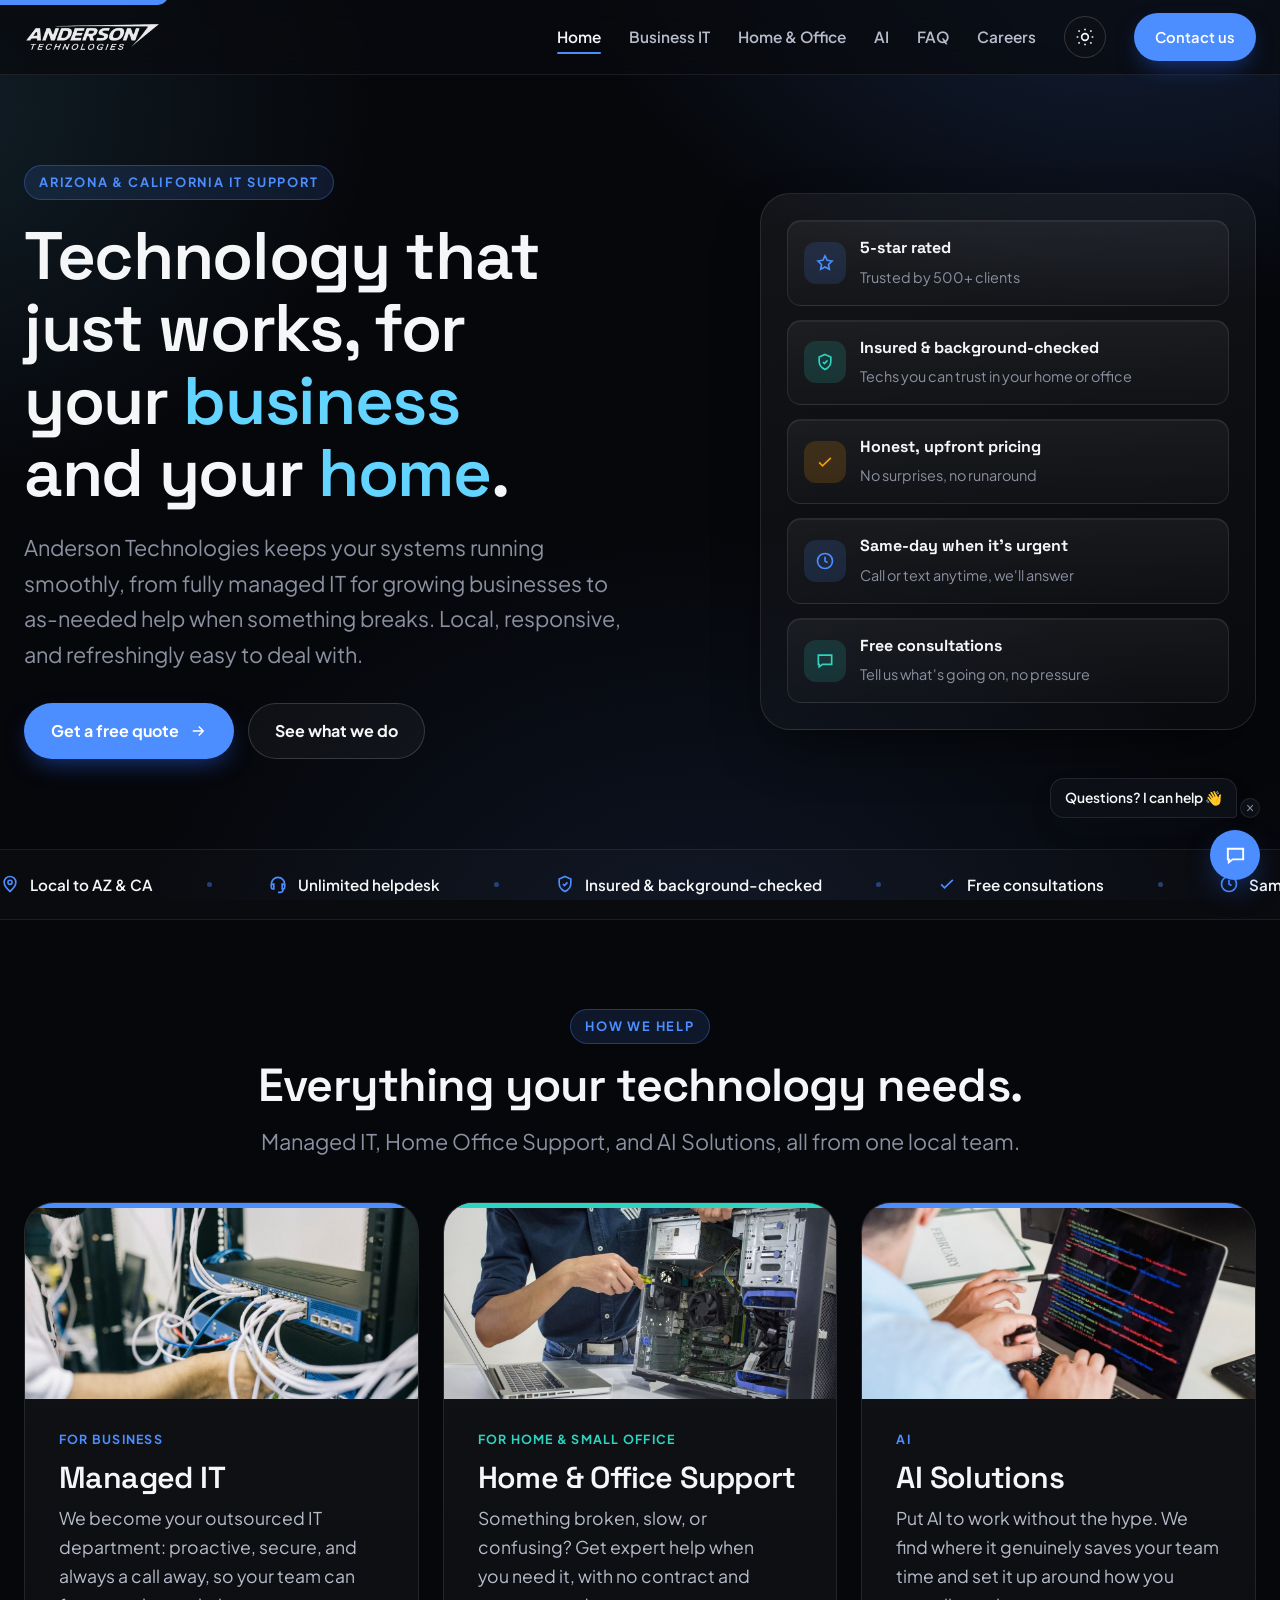
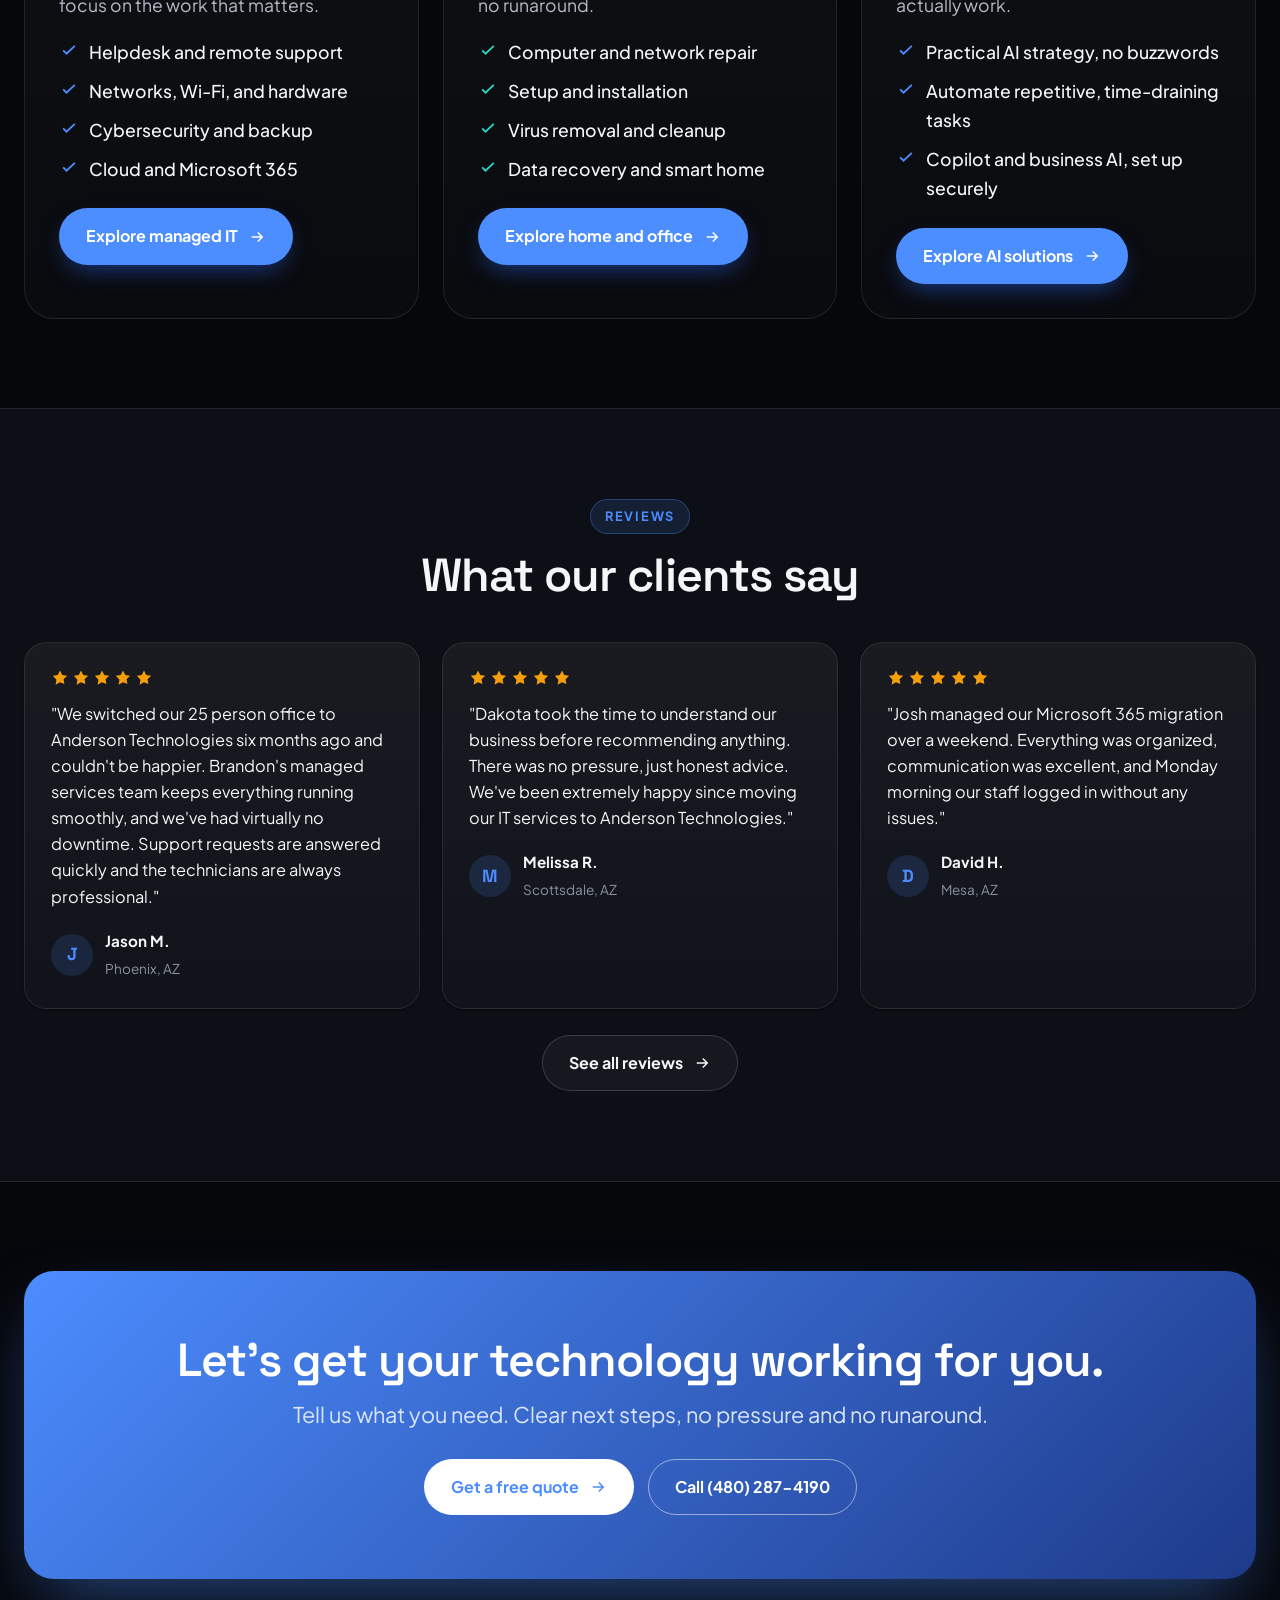
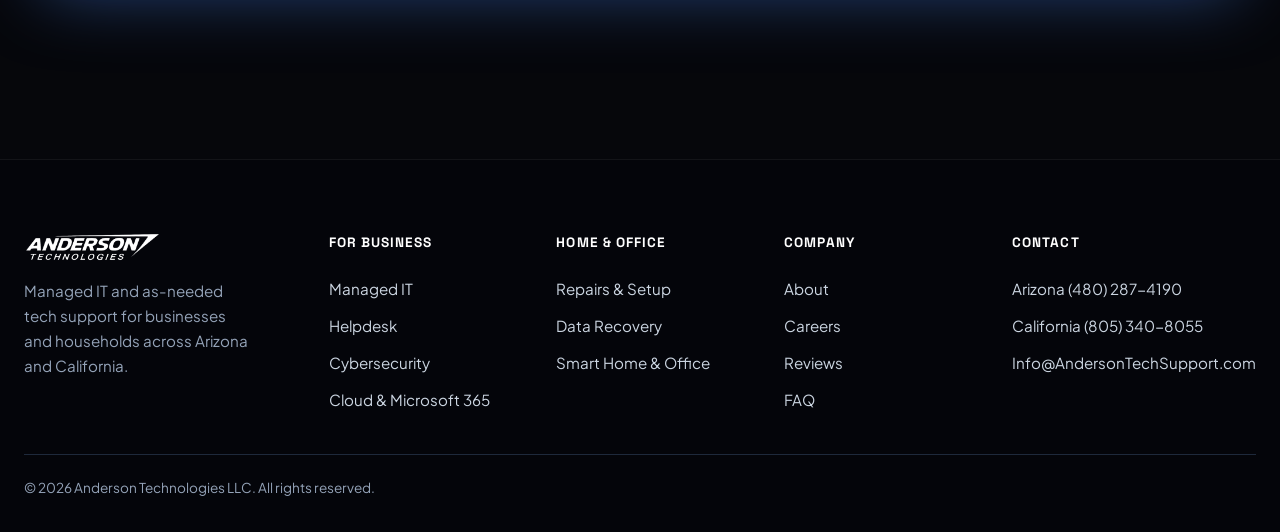
==== index.html @ ae75e521 "Chatbot: proactive nudge (once/session), chat transcript in lead email, soft follow-up capture for w" ====
<!DOCTYPE html>
<html lang="en">
<head>
<meta charset="UTF-8">
<meta name="viewport" content="width=device-width, initial-scale=1.0">
<title>Anderson Technologies | Managed IT & Computer Support</title>
<meta name="description" content="Anderson Technologies provides managed IT for businesses and as-needed computer support for homes and small offices across Arizona and California. Local, responsive, and easy to work with.">
<link rel="canonical" href="https://andersontechsupport.com/index.html">
<meta property="og:type" content="website">
<meta property="og:url" content="https://andersontechsupport.com/index.html">
<meta property="og:title" content="Anderson Technologies | Managed IT & Computer Support">
<meta property="og:description" content="Anderson Technologies provides managed IT for businesses and as-needed computer support for homes and small offices across Arizona and California. Local, responsive, and easy to work with.">
<meta property="og:image" content="https://andersontechsupport.com/assets/og-image.png">
<meta property="og:site_name" content="Anderson Technologies">
<meta property="og:locale" content="en_US">
<meta name="twitter:card" content="summary_large_image">
<meta name="twitter:title" content="Anderson Technologies | Managed IT & Computer Support">
<meta name="twitter:description" content="Anderson Technologies provides managed IT for businesses and as-needed computer support for homes and small offices across Arizona and California. Local, responsive, and easy to work with.">
<meta name="twitter:image" content="https://andersontechsupport.com/assets/og-image.png">
<meta name="theme-color" content="#2563eb">
<link rel="icon" href="assets/favicon.ico?v=3"><link rel="icon" type="image/png" href="assets/favicon.png?v=3"><link rel="apple-touch-icon" href="assets/apple-touch-icon.png?v=3">
<link rel="preconnect" href="https://fonts.googleapis.com">
<link rel="preconnect" href="https://fonts.gstatic.com" crossorigin>
<link href="https://fonts.googleapis.com/css2?family=Space+Grotesk:wght@500;600;700&family=Plus+Jakarta+Sans:wght@400;500;600;700&display=swap" rel="stylesheet">
<link rel="stylesheet" href="styles.css?v=34">
<script>(function(){try{var t=localStorage.getItem("theme")||"dark";document.documentElement.setAttribute("data-theme",t);}catch(e){}})();</script>
<script type="application/ld+json">
{"@context":"https://schema.org","@type":"LocalBusiness","name":"Anderson Technologies","legalName":"Anderson Technologies LLC","url":"https://andersontechsupport.com","logo":"https://andersontechsupport.com/assets/favicon.png?v=3","image":"https://andersontechsupport.com/assets/og-image.png","description":"Managed IT for businesses and as-needed computer support for homes and small offices across Phoenix, Arizona and Ventura, California.","email":"info@andersontechsupport.com","telephone":"+1-480-287-4190","areaServed":[{"@type":"City","name":"Phoenix, Arizona"},{"@type":"City","name":"Ventura, California"}],"openingHoursSpecification":[{"@type":"OpeningHoursSpecification","dayOfWeek":["Monday","Tuesday","Wednesday","Thursday","Friday"],"opens":"08:00","closes":"17:00"}],"contactPoint":[{"@type":"ContactPoint","telephone":"+1-480-287-4190","contactType":"customer service","areaServed":"US-AZ"},{"@type":"ContactPoint","telephone":"+1-805-340-8055","contactType":"customer service","areaServed":"US-CA"}],"knowsAbout":["Managed IT","Cybersecurity","Microsoft 365","Computer Repair","Networking","AI Solutions"]}
</script>
</head>
<body>
<a class="skip" href="#main">Skip to content</a>
<header class="nav"><div class="wrap nav-in">
  <a href="index.html" aria-label="Anderson Technologies home"><img class="nav-logo" src="assets/logo-dark.png" alt="Anderson Technologies" width="935" height="205"></a>
  <nav class="nav-links" aria-label="Main">
    <a href="index.html" class="active">Home</a>
    <a href="business.html">Business IT</a>
    <a href="support.html">Home & Office</a>
    <a href="ai.html">AI</a>
    <a href="faq.html">FAQ</a>
    <a href="careers.html">Careers</a>
    <button class="theme-toggle" type="button" aria-label="Toggle dark mode" title="Toggle theme"><svg class="sun" viewBox="0 0 24 24" aria-hidden="true"><circle cx="12" cy="12" r="4"/><path d="M12 2v2M12 20v2M4 12H2M22 12h-2M5.6 5.6 4.2 4.2M19.8 19.8l-1.4-1.4M18.4 5.6l1.4-1.4M4.2 19.8l1.4-1.4"/></svg><svg class="moon" viewBox="0 0 24 24" aria-hidden="true"><path d="M20 14.5A8 8 0 1 1 9.5 4a6.5 6.5 0 0 0 10.5 10.5Z"/></svg></button>
    <a href="contact.html" class="btn btn-primary">Contact us</a>
  </nav>
  <a href="contact.html" class="btn btn-primary nav-cta-m">Contact us</a>
  <button class="burger" aria-controls="mobile-menu"><span></span><span></span><span></span></button>
</div></header>
<div class="mobile-menu" id="mobile-menu">
  <a href="index.html">Home</a>
  <a href="business.html">Business IT</a>
  <a href="support.html">Home & Office Support</a>
  <a href="ai.html">AI</a>
  <a href="faq.html">FAQ</a>
  <a href="careers.html">Careers</a>
  <a href="contact.html">Contact</a>
  <a href="contact.html" class="btn btn-primary">Contact us</a>
  <button class="theme-toggle" type="button" aria-label="Toggle dark mode" title="Toggle theme"><svg class="sun" viewBox="0 0 24 24" aria-hidden="true"><circle cx="12" cy="12" r="4"/><path d="M12 2v2M12 20v2M4 12H2M22 12h-2M5.6 5.6 4.2 4.2M19.8 19.8l-1.4-1.4M18.4 5.6l1.4-1.4M4.2 19.8l1.4-1.4"/></svg><svg class="moon" viewBox="0 0 24 24" aria-hidden="true"><path d="M20 14.5A8 8 0 1 1 9.5 4a6.5 6.5 0 0 0 10.5 10.5Z"/></svg></button>
</div>
<main id="main">
 <section class="hero"><div class="wrap hero-grid">
   <div>
     <span class="eyebrow reveal">Arizona & California IT Support</span>
     <h1 class="reveal d1">Technology that just works, for your <span class="hl">business</span> and your <span class="hl">home</span>.</h1>
     <p class="lead reveal d2">Anderson Technologies keeps your systems running smoothly, from fully managed IT for growing businesses to as-needed help when something breaks. Local, responsive, and refreshingly easy to deal with.</p>
     <div class="hero-cta reveal d3">
       <a href="contact.html" class="btn btn-primary">Get a free quote <svg viewBox="0 0 24 24" aria-hidden="true"><path d="M5 12h14M13 6l6 6-6 6"/></svg></a>
       <a href="#what" class="btn btn-ghost">See what we do</a>
     </div>
   </div>
   <div class="hero-panel reveal d2">
     <div class="row"><div class="ic"><svg viewBox="0 0 24 24" aria-hidden="true"><path d="M12 3.5l2.6 5.27 5.82.85-4.21 4.1.99 5.79L12 16.77l-5.2 2.74.99-5.79-4.21-4.1 5.82-.85z"/></svg></div><div><b>5-star rated</b><span>Trusted by 500+ clients</span></div></div>
     <div class="row"><div class="ic mint"><svg viewBox="0 0 24 24" aria-hidden="true"><path d="M12 3l7 3v5c0 4.5-3 8-7 10-4-2-7-5.5-7-10V6l7-3Z"/><path d="M9.5 12l1.8 1.8L15 10"/></svg></div><div><b>Insured & background-checked</b><span>Techs you can trust in your home or office</span></div></div>
     <div class="row"><div class="ic amber"><svg viewBox="0 0 24 24" aria-hidden="true"><path d="M5 12.5l4 4L19 7"/></svg></div><div><b>Honest, upfront pricing</b><span>No surprises, no runaround</span></div></div>
     <div class="row"><div class="ic"><svg viewBox="0 0 24 24" aria-hidden="true"><circle cx="12" cy="12" r="9"/><path d="M12 7v5l3 2"/></svg></div><div><b>Same-day when it's urgent</b><span>Call or text anytime, we'll answer</span></div></div>
     <div class="row"><div class="ic mint"><svg viewBox="0 0 24 24" aria-hidden="true"><path d="M4 5h16v11H9l-4 3v-3H4V5Z"/><path d="M8 10h.01M12 10h.01M16 10h.01"/></svg></div><div><b>Free consultations</b><span>Tell us what's going on, no pressure</span></div></div>
   </div>
 </div></section>

 <div class="trust"><div class="trust-track">
   <div class="trust-seq">
     <span class="trust-item"><svg viewBox="0 0 24 24" aria-hidden="true"><path d="M12 21s7-6 7-11a7 7 0 0 0-14 0c0 5 7 11 7 11Z"/><circle cx="12" cy="10" r="2.5"/></svg>Local to AZ & CA</span>
     <span class="trust-item"><svg viewBox="0 0 24 24" aria-hidden="true"><path d="M4 14v-2a8 8 0 0 1 16 0v2"/><path d="M4 14a2 2 0 0 1 2-2h1v6H6a2 2 0 0 1-2-2v-2Zm16 0a2 2 0 0 0-2-2h-1v6h1a2 2 0 0 0 2-2v-2Z"/><path d="M18 18v1a3 3 0 0 1-3 3h-3"/></svg>Unlimited helpdesk</span>
     <span class="trust-item"><svg viewBox="0 0 24 24" aria-hidden="true"><path d="M12 3l7 3v5c0 4.5-3 8-7 10-4-2-7-5.5-7-10V6l7-3Z"/><path d="M9.5 12l1.8 1.8L15 10"/></svg>Insured & background-checked</span>
     <span class="trust-item"><svg viewBox="0 0 24 24" aria-hidden="true"><path d="M5 12.5l4 4L19 7"/></svg>Free consultations</span>
     <span class="trust-item"><svg viewBox="0 0 24 24" aria-hidden="true"><circle cx="12" cy="12" r="9"/><path d="M12 7v5l3 2"/></svg>Same-day for urgent</span>
     <span class="trust-item"><svg viewBox="0 0 24 24" aria-hidden="true"><circle cx="9" cy="8" r="3"/><path d="M3 20a6 6 0 0 1 12 0"/><path d="M16 6a3 3 0 0 1 0 6M15 20a6 6 0 0 0-1-3.4"/></svg>Business & home</span>
     <span class="trust-item"><svg viewBox="0 0 24 24" aria-hidden="true"><path d="M14.7 6.3a4 4 0 0 0-5.2 5.2L4 17v3h3l5.5-5.5a4 4 0 0 0 5.2-5.2l-2.5 2.5-2.5-.5-.5-2.5 2.5-2.5Z"/></svg>Mac & PC</span>
     <span class="trust-item"><svg viewBox="0 0 24 24" aria-hidden="true"><path d="M5 12.5l4 4L19 7"/></svg>Honest, upfront pricing</span>
   </div>
   <div class="trust-seq" aria-hidden="true">
     <span class="trust-item"><svg viewBox="0 0 24 24" aria-hidden="true"><path d="M12 21s7-6 7-11a7 7 0 0 0-14 0c0 5 7 11 7 11Z"/><circle cx="12" cy="10" r="2.5"/></svg>Local to AZ & CA</span>
     <span class="trust-item"><svg viewBox="0 0 24 24" aria-hidden="true"><path d="M4 14v-2a8 8 0 0 1 16 0v2"/><path d="M4 14a2 2 0 0 1 2-2h1v6H6a2 2 0 0 1-2-2v-2Zm16 0a2 2 0 0 0-2-2h-1v6h1a2 2 0 0 0 2-2v-2Z"/><path d="M18 18v1a3 3 0 0 1-3 3h-3"/></svg>Unlimited helpdesk</span>
     <span class="trust-item"><svg viewBox="0 0 24 24" aria-hidden="true"><path d="M12 3l7 3v5c0 4.5-3 8-7 10-4-2-7-5.5-7-10V6l7-3Z"/><path d="M9.5 12l1.8 1.8L15 10"/></svg>Insured & background-checked</span>
     <span class="trust-item"><svg viewBox="0 0 24 24" aria-hidden="true"><path d="M5 12.5l4 4L19 7"/></svg>Free consultations</span>
     <span class="trust-item"><svg viewBox="0 0 24 24" aria-hidden="true"><circle cx="12" cy="12" r="9"/><path d="M12 7v5l3 2"/></svg>Same-day for urgent</span>
     <span class="trust-item"><svg viewBox="0 0 24 24" aria-hidden="true"><circle cx="9" cy="8" r="3"/><path d="M3 20a6 6 0 0 1 12 0"/><path d="M16 6a3 3 0 0 1 0 6M15 20a6 6 0 0 0-1-3.4"/></svg>Business & home</span>
     <span class="trust-item"><svg viewBox="0 0 24 24" aria-hidden="true"><path d="M14.7 6.3a4 4 0 0 0-5.2 5.2L4 17v3h3l5.5-5.5a4 4 0 0 0 5.2-5.2l-2.5 2.5-2.5-.5-.5-2.5 2.5-2.5Z"/></svg>Mac & PC</span>
     <span class="trust-item"><svg viewBox="0 0 24 24" aria-hidden="true"><path d="M5 12.5l4 4L19 7"/></svg>Honest, upfront pricing</span>
   </div>
 </div></div>

 <section class="section" id="what"><div class="wrap">
   <div class="sec-head center oneline reveal"><span class="eyebrow">How we help</span>
     <h2>Everything your technology needs.</h2>
     <p>Managed IT, Home Office Support, and AI Solutions, all from one local team.</p></div>
   <div class="tracks">
     <div class="track reveal">
       <div class="track-media"><img src="assets/it-business.jpg" alt="Technician managing network and server hardware" loading="lazy" width="1200" height="800"></div>
       <span class="tag">For business</span>
       <h3>Managed IT</h3>
       <p>We become your outsourced IT department: proactive, secure, and always a call away, so your team can focus on the work that matters.</p>
       <ul>
         <li><svg viewBox="0 0 24 24" aria-hidden="true"><path d="M5 12.5l4 4L19 7"/></svg>Helpdesk and remote support</li>
         <li><svg viewBox="0 0 24 24" aria-hidden="true"><path d="M5 12.5l4 4L19 7"/></svg>Networks, Wi-Fi, and hardware</li>
         <li><svg viewBox="0 0 24 24" aria-hidden="true"><path d="M5 12.5l4 4L19 7"/></svg>Cybersecurity and backup</li>
         <li><svg viewBox="0 0 24 24" aria-hidden="true"><path d="M5 12.5l4 4L19 7"/></svg>Cloud and Microsoft 365</li>
       </ul>
       <a href="business.html" class="btn btn-primary">Explore managed IT <svg viewBox="0 0 24 24" aria-hidden="true"><path d="M5 12h14M13 6l6 6-6 6"/></svg></a>
     </div>
     <div class="track ondemand reveal d1">
       <div class="track-media"><img src="assets/it-repair.jpg" alt="Technician repairing a desktop computer" loading="lazy" width="1200" height="800"></div>
       <span class="tag">For home & small office</span>
       <h3>Home & Office Support</h3>
       <p>Something broken, slow, or confusing? Get expert help when you need it, with no contract and no runaround.</p>
       <ul>
         <li><svg viewBox="0 0 24 24" aria-hidden="true"><path d="M5 12.5l4 4L19 7"/></svg>Computer and network repair</li>
         <li><svg viewBox="0 0 24 24" aria-hidden="true"><path d="M5 12.5l4 4L19 7"/></svg>Setup and installation</li>
         <li><svg viewBox="0 0 24 24" aria-hidden="true"><path d="M5 12.5l4 4L19 7"/></svg>Virus removal and cleanup</li>
         <li><svg viewBox="0 0 24 24" aria-hidden="true"><path d="M5 12.5l4 4L19 7"/></svg>Data recovery and smart home</li>
       </ul>
       <a href="support.html" class="btn btn-primary">Explore home and office <svg viewBox="0 0 24 24" aria-hidden="true"><path d="M5 12h14M13 6l6 6-6 6"/></svg></a>
     </div>
     <div class="track reveal d2">
       <div class="track-media"><img src="assets/it-ai.jpg" alt="Building an AI automation" loading="lazy" width="800" height="1200"></div>
       <span class="tag">AI</span>
       <h3>AI Solutions</h3>
       <p>Put AI to work without the hype. We find where it genuinely saves your team time and set it up around how you actually work.</p>
       <ul>
         <li><svg viewBox="0 0 24 24" aria-hidden="true"><path d="M5 12.5l4 4L19 7"/></svg>Practical AI strategy, no buzzwords</li>
         <li><svg viewBox="0 0 24 24" aria-hidden="true"><path d="M5 12.5l4 4L19 7"/></svg>Automate repetitive, time-draining tasks</li>
         <li><svg viewBox="0 0 24 24" aria-hidden="true"><path d="M5 12.5l4 4L19 7"/></svg>Copilot and business AI, set up securely</li>
       </ul>
       <a href="ai.html" class="btn btn-primary">Explore AI solutions <svg viewBox="0 0 24 24" aria-hidden="true"><path d="M5 12h14M13 6l6 6-6 6"/></svg></a>
     </div>
   </div>
 </div></section>

 
 <section class="section" style="background:var(--surface);border-block:1px solid var(--line)"><div class="wrap">
   <div class="sec-head center reveal"><span class="eyebrow">Reviews</span><h2>What our clients say</h2></div>
   <div class="reviews"><div class="review reveal"><div class="stars"><svg viewBox="0 0 24 24" aria-hidden="true"><path d="M12 2l2.94 5.96 6.58.96-4.76 4.64 1.12 6.55L12 17.77 6.12 20.87l1.12-6.55L2.48 8.92l6.58-.96z"/></svg><svg viewBox="0 0 24 24" aria-hidden="true"><path d="M12 2l2.94 5.96 6.58.96-4.76 4.64 1.12 6.55L12 17.77 6.12 20.87l1.12-6.55L2.48 8.92l6.58-.96z"/></svg><svg viewBox="0 0 24 24" aria-hidden="true"><path d="M12 2l2.94 5.96 6.58.96-4.76 4.64 1.12 6.55L12 17.77 6.12 20.87l1.12-6.55L2.48 8.92l6.58-.96z"/></svg><svg viewBox="0 0 24 24" aria-hidden="true"><path d="M12 2l2.94 5.96 6.58.96-4.76 4.64 1.12 6.55L12 17.77 6.12 20.87l1.12-6.55L2.48 8.92l6.58-.96z"/></svg><svg viewBox="0 0 24 24" aria-hidden="true"><path d="M12 2l2.94 5.96 6.58.96-4.76 4.64 1.12 6.55L12 17.77 6.12 20.87l1.12-6.55L2.48 8.92l6.58-.96z"/></svg></div>
        <blockquote>"We switched our 25 person office to Anderson Technologies six months ago and couldn't be happier. Brandon's managed services team keeps everything running smoothly, and we've had virtually no downtime. Support requests are answered quickly and the technicians are always professional."</blockquote>
        <div class="who"><div class="av">J</div><div><b>Jason M.</b><span>Phoenix, AZ</span></div></div></div><div class="review reveal"><div class="stars"><svg viewBox="0 0 24 24" aria-hidden="true"><path d="M12 2l2.94 5.96 6.58.96-4.76 4.64 1.12 6.55L12 17.77 6.12 20.87l1.12-6.55L2.48 8.92l6.58-.96z"/></svg><svg viewBox="0 0 24 24" aria-hidden="true"><path d="M12 2l2.94 5.96 6.58.96-4.76 4.64 1.12 6.55L12 17.77 6.12 20.87l1.12-6.55L2.48 8.92l6.58-.96z"/></svg><svg viewBox="0 0 24 24" aria-hidden="true"><path d="M12 2l2.94 5.96 6.58.96-4.76 4.64 1.12 6.55L12 17.77 6.12 20.87l1.12-6.55L2.48 8.92l6.58-.96z"/></svg><svg viewBox="0 0 24 24" aria-hidden="true"><path d="M12 2l2.94 5.96 6.58.96-4.76 4.64 1.12 6.55L12 17.77 6.12 20.87l1.12-6.55L2.48 8.92l6.58-.96z"/></svg><svg viewBox="0 0 24 24" aria-hidden="true"><path d="M12 2l2.94 5.96 6.58.96-4.76 4.64 1.12 6.55L12 17.77 6.12 20.87l1.12-6.55L2.48 8.92l6.58-.96z"/></svg></div>
        <blockquote>"Dakota took the time to understand our business before recommending anything. There was no pressure, just honest advice. We've been extremely happy since moving our IT services to Anderson Technologies."</blockquote>
        <div class="who"><div class="av">M</div><div><b>Melissa R.</b><span>Scottsdale, AZ</span></div></div></div><div class="review reveal"><div class="stars"><svg viewBox="0 0 24 24" aria-hidden="true"><path d="M12 2l2.94 5.96 6.58.96-4.76 4.64 1.12 6.55L12 17.77 6.12 20.87l1.12-6.55L2.48 8.92l6.58-.96z"/></svg><svg viewBox="0 0 24 24" aria-hidden="true"><path d="M12 2l2.94 5.96 6.58.96-4.76 4.64 1.12 6.55L12 17.77 6.12 20.87l1.12-6.55L2.48 8.92l6.58-.96z"/></svg><svg viewBox="0 0 24 24" aria-hidden="true"><path d="M12 2l2.94 5.96 6.58.96-4.76 4.64 1.12 6.55L12 17.77 6.12 20.87l1.12-6.55L2.48 8.92l6.58-.96z"/></svg><svg viewBox="0 0 24 24" aria-hidden="true"><path d="M12 2l2.94 5.96 6.58.96-4.76 4.64 1.12 6.55L12 17.77 6.12 20.87l1.12-6.55L2.48 8.92l6.58-.96z"/></svg><svg viewBox="0 0 24 24" aria-hidden="true"><path d="M12 2l2.94 5.96 6.58.96-4.76 4.64 1.12 6.55L12 17.77 6.12 20.87l1.12-6.55L2.48 8.92l6.58-.96z"/></svg></div>
        <blockquote>"Josh managed our Microsoft 365 migration over a weekend. Everything was organized, communication was excellent, and Monday morning our staff logged in without any issues."</blockquote>
        <div class="who"><div class="av">D</div><div><b>David H.</b><span>Mesa, AZ</span></div></div></div></div>
   <div class="center u-mt reveal"><a href="reviews.html" class="btn btn-ghost">See all reviews <svg viewBox="0 0 24 24" aria-hidden="true"><path d="M5 12h14M13 6l6 6-6 6"/></svg></a></div>
 </div></section>
 <section class="section"><div class="wrap"><div class="cta reveal">
  <h2>Let's get your technology working for you.</h2><p>Tell us what you need. Clear next steps, no pressure and no runaround.</p>
  <div class="hero-cta">
    <a href="contact.html" class="btn btn-white">Get a free quote <svg viewBox="0 0 24 24" aria-hidden="true"><path d="M5 12h14M13 6l6 6-6 6"/></svg></a>
    <a href="tel:+14802874190" class="btn btn-ghost" style="background:transparent;color:#fff;border-color:rgba(255,255,255,.5)">Call (480) 287-4190</a>
  </div></div></div></section>
 </main><footer><div class="wrap">
  <div class="foot-grid">
    <div class="foot-brand">
      <img src="assets/logo-dark.png" alt="Anderson Technologies" style="filter:brightness(0) invert(1)">
      <p>Managed IT and as-needed tech support for businesses and households across Arizona and California.</p>
    </div>
    <div class="foot-col"><h5>For Business</h5>
      <a href="business.html">Managed IT</a><a href="business.html#helpdesk">Helpdesk</a>
      <a href="business.html#security">Cybersecurity</a><a href="business.html#cloud">Cloud & Microsoft 365</a>
    </div>
    <div class="foot-col"><h5>Home & Office</h5>
      <a href="support.html">Repairs & Setup</a><a href="support.html#recovery">Data Recovery</a>
      <a href="support.html#smart">Smart Home & Office</a>
    </div>
    <div class="foot-col"><h5>Company</h5>
      <a href="contact.html#team">About</a><a href="careers.html">Careers</a>
      <a href="reviews.html">Reviews</a><a href="faq.html">FAQ</a>
    </div>
    <div class="foot-col"><h5>Contact</h5>
      <a href="tel:+14802874190">Arizona (480) 287-4190</a>
      <a href="tel:+18053408055">California (805) 340-8055</a>
      <a href="mailto:Info@AndersonTechSupport.com">Info@AndersonTechSupport.com</a>
    </div>
  </div>
  <div class="legal"><span>© 2026 Anderson Technologies LLC. All rights reserved.</span></div>
</div></footer>
<div class="cw" id="cw" aria-hidden="true">
  <button class="cw-bubble" id="cw-bubble" type="button" aria-label="Open the Anderson Technologies assistant" aria-expanded="false" aria-controls="cw-panel">
    <svg class="cw-i cw-i-chat" viewBox="0 0 24 24" aria-hidden="true"><path d="M4 5h16v11H9l-4 3v-3H4V5Z"/><path d="M8 10h.01M12 10h.01M16 10h.01"/></svg>
    <svg class="cw-i cw-i-x" viewBox="0 0 24 24" aria-hidden="true"><path d="M6 6l12 12M18 6L6 18"/></svg>
  </button>
  <div class="cw-panel" id="cw-panel" role="dialog" aria-modal="false" aria-labelledby="cw-title" hidden>
    <div class="cw-head">
      <span class="cw-dot" aria-hidden="true"></span>
      <div class="cw-head-t"><strong id="cw-title">Anderson Technologies</strong><span class="cw-sub">Ask about IT, home &amp; office, or AI</span></div>
      <button class="cw-x-btn" id="cw-close" type="button" aria-label="Close chat"><svg viewBox="0 0 24 24" aria-hidden="true"><path d="M6 6l12 12M18 6L6 18"/></svg></button>
    </div>
    <div class="cw-log" id="cw-log" role="log" aria-live="polite" aria-label="Chat messages"></div>
    <form class="cw-form" id="cw-form" autocomplete="off">
      <label for="cw-input" class="sr-only">Type your message</label>
      <input id="cw-input" class="cw-input" type="text" placeholder="Type your message..." maxlength="1500" autocomplete="off">
      <button class="cw-send" id="cw-send" type="submit" aria-label="Send message"><svg viewBox="0 0 24 24" aria-hidden="true"><path d="M5 12h14M13 6l6 6-6 6"/></svg></button>
    </form>
    <p class="cw-note">AI assistant, so double-check anything important. Don't share passwords or card numbers.</p>
  </div>
</div>
<script src="app.js?v=4"></script>
<script src="chat.js?v=6"></script>
</body></html>
---- styles.css ----
/* Anderson Technologies IT Support - light, friendly, trust-forward
   Distinct from the commissioning site (which is dark "Ethereal Glass").
   Soft Structuralism: airy whites, bold grotesk, soft diffused shadows, blue accent. */

:root{
  --bg:#f6f8fc; --surface:#ffffff; --surface-2:#f1f5f9;
  --ink:#0f172a; --body:#475569; --muted:#64748b;
  --line:#e6ebf2; --line-2:#dbe3ee;
  --brand:#2563eb; --brand-600:#1d4ed8; --brand-050:#eff4ff;
  --sky:#0ea5e9; --mint:#0d9488; --amber:#f59e0b;
  --shadow-sm:0 1px 2px rgba(15,23,42,.05);
  --shadow:0 12px 32px -12px rgba(15,23,42,.14),0 4px 10px -6px rgba(15,23,42,.08);
  --shadow-lg:0 30px 60px -20px rgba(37,99,235,.28);
  --r:14px; --r-lg:22px; --r-xl:30px;
  --ease:cubic-bezier(.22,1,.36,1);
  --disp:"Space Grotesk",system-ui,sans-serif;
  --sans:"Plus Jakarta Sans",system-ui,sans-serif;
  --step-0:clamp(1rem,.96rem + .2vw,1.1rem);
  --step-1:clamp(1.15rem,1.05rem + .4vw,1.35rem);
  --step-2:clamp(1.4rem,1.2rem + .9vw,1.9rem);
  --step-3:clamp(1.9rem,1.5rem + 1.8vw,2.9rem);
  --step-4:clamp(2.5rem,1.8rem + 3.3vw,4.2rem);
  --wrap:1320px;
}
*{box-sizing:border-box;margin:0;padding:0}
html{scroll-behavior:smooth;-webkit-text-size-adjust:100%}
body{background:var(--bg);color:var(--body);font-family:var(--sans);
  font-size:var(--step-0);line-height:1.65;-webkit-font-smoothing:antialiased;overflow-x:hidden}
img{max-width:100%;height:auto;display:block}
a{color:var(--brand);text-decoration:none;transition:color .2s var(--ease)}
a:hover{color:var(--brand-600)}
h1,h2,h3,h4{font-family:var(--disp);color:var(--ink);line-height:1.08;letter-spacing:-.02em;font-weight:600;text-wrap:balance}

/* soft background wash */
body::before{content:"";position:fixed;inset:0;z-index:-1;pointer-events:none;
  background:
    radial-gradient(60rem 40rem at 90% -10%,rgba(37,99,235,.08),transparent 60%),
    radial-gradient(50rem 40rem at -10% 10%,rgba(14,165,233,.07),transparent 60%)}

.wrap{width:min(var(--wrap),100% - 3rem);margin-inline:auto}
.section{padding-block:clamp(3.5rem,7vw,6.5rem)}
.eyebrow{display:inline-flex;align-items:center;gap:8px;font-family:var(--sans);
  font-size:.8rem;font-weight:700;letter-spacing:.14em;text-transform:uppercase;color:var(--brand);
  background:var(--brand-050);border:1px solid #dbe6ff;padding:6px 14px;border-radius:999px}
.eyebrow.mint{color:var(--mint);background:#effcf9;border-color:#c7f0e8}
.sec-head{max-width:640px;margin-bottom:2.6rem}
.sec-head.center{margin-inline:auto;text-align:center}
.sec-head .eyebrow{margin-bottom:16px}
.sec-head h2{font-size:var(--step-3);margin-bottom:14px}
.sec-head p{font-size:var(--step-1);color:var(--muted)}
.sec-head.oneline{max-width:none}
@media (min-width:761px){.sec-head.oneline h2,.sec-head.oneline p{white-space:nowrap}}
.lead{font-size:var(--step-1);color:var(--muted)}

/* ===== Buttons ===== */
.btn{display:inline-flex;align-items:center;gap:10px;font-family:var(--sans);font-weight:700;
  font-size:1rem;border-radius:999px;padding:14px 26px;cursor:pointer;border:1.5px solid transparent;
  transition:transform .25s var(--ease),box-shadow .25s var(--ease),background .2s var(--ease)}
.btn svg{width:18px;height:18px;stroke-width:2;fill:none;stroke:currentColor}
.btn-primary{background:var(--brand);color:#fff;box-shadow:0 10px 24px -8px rgba(37,99,235,.6)}
.btn-primary:hover{background:var(--brand-600);color:#fff;transform:translateY(-2px);box-shadow:0 16px 30px -10px rgba(37,99,235,.7)}
.btn-primary:active{transform:translateY(0)}
.btn-ghost{background:#fff;color:var(--ink);border-color:var(--line-2)}
.btn-ghost:hover{color:var(--ink);border-color:var(--brand);background:var(--brand-050);transform:translateY(-2px)}
.btn-white{background:#fff;color:var(--brand)}
.btn-white:hover{color:var(--brand-600);transform:translateY(-2px);box-shadow:var(--shadow)}

/* ===== Nav ===== */
.nav{position:sticky;top:0;z-index:100;background:rgba(246,248,252,.82);
  backdrop-filter:blur(14px);-webkit-backdrop-filter:blur(14px);border-bottom:1px solid var(--line)}
.nav-in{display:flex;align-items:center;gap:24px;height:74px}
.nav-logo{height:30px;width:auto}
.nav-links{display:flex;align-items:center;gap:28px;margin-left:auto}
.nav-links a{color:var(--body);font-weight:600;font-size:.96rem}
.nav-links a:hover,.nav-links a.active{color:var(--ink)}
.nav .btn{padding:11px 20px;font-size:.92rem}
.burger{display:none;margin-left:auto;width:44px;height:44px;background:none;border:0;cursor:pointer;position:relative}
.burger span{position:absolute;left:11px;width:22px;height:2px;background:var(--ink);border-radius:2px;transition:transform .4s var(--ease),opacity .3s}
.burger span:nth-child(1){top:16px}.burger span:nth-child(2){top:22px}.burger span:nth-child(3){top:28px}
body.menu-open .burger span:nth-child(1){transform:translateY(6px) rotate(45deg)}
body.menu-open .burger span:nth-child(2){opacity:0}
body.menu-open .burger span:nth-child(3){transform:translateY(-6px) rotate(-45deg)}
.mobile-menu{position:fixed;inset:74px 0 0;z-index:90;background:var(--bg);padding:24px;
  display:flex;flex-direction:column;gap:6px;opacity:0;visibility:hidden;transform:translateY(-8px);
  transition:opacity .3s var(--ease),transform .3s var(--ease),visibility .3s}
body.menu-open .mobile-menu{opacity:1;visibility:visible;transform:none}
.mobile-menu a{font-family:var(--disp);font-size:1.5rem;color:var(--ink);padding:12px 4px;border-bottom:1px solid var(--line)}
.mobile-menu .btn{margin-top:16px;justify-content:center}

/* ===== Hero ===== */
.hero{position:relative;padding-block:clamp(3rem,7vw,6rem)}
.hero-grid{display:grid;grid-template-columns:1.15fr .85fr;gap:clamp(2rem,5vw,4.5rem);align-items:center}
.hero h1{font-size:var(--step-4);margin:20px 0 20px}
.hero h1 .hl{color:var(--brand)}
.hero p.lead{max-width:38ch;margin-bottom:30px}
.hero-cta{display:flex;flex-wrap:wrap;gap:14px}
.hero-panel{background:linear-gradient(160deg,#fff,#f2f7ff);border:1px solid var(--line);border-radius:var(--r-xl);
  box-shadow:var(--shadow);padding:26px;display:grid;gap:14px}
.hero-panel .row{display:flex;align-items:center;gap:14px;background:var(--surface);border:1px solid var(--line);
  border-radius:var(--r);padding:14px 16px}
.hero-panel .row .ic{width:42px;height:42px;flex:none;border-radius:12px;display:grid;place-items:center;
  background:var(--brand-050);color:var(--brand)}
.hero-panel .row .ic.mint{background:#effcf9;color:var(--mint)}
.hero-panel .row .ic.amber{background:#fff7ed;color:var(--amber)}
.hero-panel .row b{color:var(--ink);font-family:var(--disp);display:block;font-size:1rem}
.hero-panel .row span{font-size:.9rem;color:var(--muted)}
.hero-panel .ic svg{width:20px;height:20px;stroke-width:2;fill:none;stroke:currentColor}

/* ===== Trust bar ===== */
.trust{position:relative;overflow:hidden;border-block:1px solid var(--line);background:var(--surface)}
.trust-track{display:flex;width:max-content;padding-block:22px}
.trust-seq{display:flex;flex:none}
.trust-item{display:flex;align-items:center;gap:10px;flex:none;font-weight:600;color:var(--ink);font-size:.95rem;margin-right:clamp(28px,5vw,56px)}
.trust-item svg{width:20px;height:20px;stroke:var(--brand);stroke-width:2;fill:none;flex:none}
.trust-item::after{content:"";width:5px;height:5px;border-radius:50%;background:var(--brand);opacity:.4;margin-left:clamp(24px,4vw,44px)}

/* ===== Two-track cards ===== */
.tracks{display:grid;grid-template-columns:repeat(3,1fr);gap:24px}
.track{background:var(--surface);border:1px solid var(--line);border-radius:var(--r-xl);padding:34px;
  box-shadow:var(--shadow-sm);transition:transform .3s var(--ease),box-shadow .3s var(--ease);position:relative;overflow:hidden}
.track::before{content:"";position:absolute;inset:0 0 auto 0;height:5px;background:var(--brand)}
.track.ondemand::before{background:var(--mint)}
.track:hover{transform:translateY(-4px);box-shadow:var(--shadow)}
.track .tag{display:inline-block;font-size:.78rem;font-weight:700;letter-spacing:.1em;text-transform:uppercase;
  color:var(--brand);margin-bottom:12px}
.track.ondemand .tag{color:var(--mint)}
.track h3{font-size:var(--step-2);margin-bottom:10px}
.track p{margin-bottom:18px}
.track ul{list-style:none;display:grid;gap:10px;margin-bottom:24px}
.track li{display:flex;gap:10px;align-items:flex-start;color:var(--ink);font-weight:500}
.track li svg{width:20px;height:20px;flex:none;margin-top:2px;stroke:var(--brand);stroke-width:2.2;fill:none}
.track.ondemand li svg{stroke:var(--mint)}

/* ===== Services grid ===== */
.grid-svc{display:grid;grid-template-columns:repeat(3,1fr);gap:20px}
.svc{background:var(--surface);border:1px solid var(--line);border-radius:var(--r-lg);padding:26px;
  transition:transform .3s var(--ease),box-shadow .3s var(--ease),border-color .3s}
.svc:hover{transform:translateY(-4px);box-shadow:var(--shadow);border-color:#cfe0ff}
.svc .ic{width:50px;height:50px;border-radius:14px;display:grid;place-items:center;background:var(--brand-050);
  color:var(--brand);margin-bottom:18px}
.svc .ic svg{width:24px;height:24px;stroke-width:2;fill:none;stroke:currentColor}
.svc h3{font-size:1.2rem;margin-bottom:8px}
.svc p{font-size:.96rem}

/* ===== Feature / why-us ===== */
.feat{display:grid;grid-template-columns:repeat(4,1fr);gap:22px}
.feat .f{display:grid;gap:8px}
.feat .f .n{font-family:var(--disp);font-size:1.1rem;color:var(--ink);display:flex;align-items:center;gap:10px}
.feat .f .n svg{width:22px;height:22px;stroke:var(--brand);stroke-width:2;fill:none}
.feat .f p{font-size:.95rem}

/* ===== Steps ===== */
.steps{display:grid;grid-template-columns:repeat(3,1fr);gap:24px;counter-reset:s}
.step{background:var(--surface);border:1px solid var(--line);border-radius:var(--r-lg);padding:28px;position:relative}
.step::before{counter-increment:s;content:counter(s);position:absolute;top:-16px;left:24px;width:40px;height:40px;
  background:var(--brand);color:#fff;font-family:var(--disp);font-weight:700;border-radius:12px;display:grid;place-items:center;
  box-shadow:0 8px 18px -6px rgba(37,99,235,.6)}
.step h3{font-size:1.2rem;margin:12px 0 8px}
.step p{font-size:.96rem}

/* ===== Plans ===== */
.plans{display:grid;grid-template-columns:repeat(3,1fr);gap:22px;align-items:start}
.plan{background:var(--surface);border:1px solid var(--line);border-radius:var(--r-xl);padding:32px;box-shadow:var(--shadow-sm)}
.plan.featured{border-color:var(--brand);box-shadow:var(--shadow-lg);position:relative}
.plan.featured::after{content:"Most popular";position:absolute;top:-13px;left:50%;transform:translateX(-50%);
  background:var(--brand);color:#fff;font-size:.72rem;font-weight:700;letter-spacing:.08em;text-transform:uppercase;
  padding:5px 14px;border-radius:999px;white-space:nowrap}
.plan h3{font-size:1.35rem;margin-bottom:6px}
.plan .who{color:var(--muted);font-size:.92rem;margin-bottom:18px}
.plan .price{font-family:var(--disp);font-size:1.5rem;color:var(--ink);margin-bottom:18px;padding-bottom:18px;border-bottom:1px solid var(--line)}
.plan .price span{font-size:.9rem;color:var(--muted);font-weight:400;font-family:var(--sans)}
.plan ul{list-style:none;display:grid;gap:11px;margin-bottom:26px}
.plan li{display:flex;gap:10px;align-items:flex-start;font-size:.95rem;color:var(--ink)}
.plan li svg{width:18px;height:18px;flex:none;margin-top:3px;stroke:var(--mint);stroke-width:2.4;fill:none}
.plan .btn{width:100%;justify-content:center}

/* ===== CTA band ===== */
.cta{background:linear-gradient(135deg,var(--brand),#1e3a8a);border-radius:var(--r-xl);padding:clamp(2.5rem,5vw,4rem);
  text-align:center;color:#fff;box-shadow:var(--shadow-lg)}
.cta h2{color:#fff;font-size:var(--step-3);margin-bottom:12px}
.cta p{color:#dbe6ff;font-size:var(--step-1);max-width:46ch;margin:0 auto 26px}
.cta .hero-cta{justify-content:center}

/* ===== Page hero (subpages) ===== */
.page-hero{padding-block:clamp(2.5rem,6vw,4.5rem);text-align:center}
.page-hero h1{font-size:var(--step-4);margin:16px 0 14px}
.page-hero p{font-size:var(--step-1);color:var(--muted);max-width:60ch;margin-inline:auto}

/* ===== Contact ===== */
.contact-grid{display:grid;grid-template-columns:1fr 1fr;gap:40px;align-items:start}
.info-card{display:flex;gap:16px;align-items:flex-start;background:var(--surface);border:1px solid var(--line);
  border-radius:var(--r-lg);padding:22px;margin-bottom:16px}
.info-card .ic{width:46px;height:46px;flex:none;border-radius:12px;display:grid;place-items:center;background:var(--brand-050);color:var(--brand)}
.info-card .ic svg{width:22px;height:22px;stroke-width:2;fill:none;stroke:currentColor}
.info-card b{color:var(--ink);font-family:var(--disp);display:block;margin-bottom:2px}
.info-card a,.info-card span{color:var(--body)}
form{background:var(--surface);border:1px solid var(--line);border-radius:var(--r-xl);padding:30px;box-shadow:var(--shadow-sm)}
.field{margin-bottom:18px}
.field label{display:block;font-weight:600;color:var(--ink);margin-bottom:7px;font-size:.95rem}
.field input,.field select,.field textarea{width:100%;padding:13px 15px;border:1.5px solid var(--line-2);border-radius:12px;
  font-family:var(--sans);font-size:1rem;color:var(--ink);background:#fdfefe;transition:border-color .2s,box-shadow .2s}
.field input:focus,.field select:focus,.field textarea:focus{outline:none;border-color:var(--brand);box-shadow:0 0 0 4px var(--brand-050)}
.field textarea{min-height:130px;resize:vertical}
form .btn{width:100%;justify-content:center}
.hp{position:absolute;left:-9999px}

/* ===== Footer ===== */
footer{background:#0f172a;color:#cbd5e1;padding-block:clamp(3rem,6vw,4.5rem) 2rem;margin-top:clamp(3rem,7vw,6rem)}
.foot-grid{display:grid;grid-template-columns:1.4fr 1fr 1fr 1fr 1fr;gap:36px}
.foot-brand img{height:30px;margin-bottom:16px}
.foot-brand p{color:#94a3b8;font-size:.95rem;max-width:34ch}
footer h5{color:#fff;font-family:var(--disp);font-size:.85rem;letter-spacing:.08em;text-transform:uppercase;margin-bottom:16px}
.foot-col a{display:block;color:#cbd5e1;padding:6px 0;font-size:.95rem}
.foot-col a:hover{color:#fff}
.legal{display:flex;flex-wrap:wrap;justify-content:space-between;gap:12px;margin-top:36px;padding-top:22px;
  border-top:1px solid #1e293b;color:#94a3b8;font-size:.85rem}
.legal a{color:#94a3b8}.legal a:hover{color:#fff}

/* ===== Reveal ===== */
.reveal{opacity:0;transform:translateY(24px);transition:opacity .7s var(--ease),transform .7s var(--ease)}
.reveal.in{opacity:1;transform:none}
.reveal.d1{transition-delay:.08s}.reveal.d2{transition-delay:.16s}.reveal.d3{transition-delay:.24s}

/* ===== Utilities ===== */
.u-mt{margin-top:26px}.center{text-align:center}
.sr-only{position:absolute;width:1px;height:1px;padding:0;margin:-1px;overflow:hidden;clip:rect(0,0,0,0);white-space:nowrap;border:0}
:focus-visible{outline:2px solid var(--brand);outline-offset:3px;border-radius:6px}
.skip{position:absolute;left:0;top:-48px;z-index:200;background:var(--brand);color:#fff;padding:12px 20px;border-radius:0 0 10px 0;font-weight:700;transition:top .2s ease}
.skip:focus{top:0;color:#fff}

/* ===== Responsive ===== */
@media (max-width:900px){
  .hero-grid{grid-template-columns:1fr}
  .hero-panel{order:-1;max-width:460px}
  .tracks{grid-template-columns:1fr}
  .grid-svc,.steps{grid-template-columns:1fr 1fr}
  .feat{grid-template-columns:1fr 1fr}
  .plans{grid-template-columns:1fr;max-width:460px;margin-inline:auto}
  .contact-grid{grid-template-columns:1fr}
  .foot-grid{grid-template-columns:1fr 1fr}
}
@media (max-width:600px){
  .nav-links{display:none}.burger{display:block}
  .grid-svc,.steps,.feat{grid-template-columns:1fr}
  .foot-grid{grid-template-columns:1fr}
}
@media (prefers-reduced-motion:reduce){
  *{animation:none!important;transition:none!important}
  .reveal{opacity:1;transform:none}
  html{scroll-behavior:auto}
}

/* ============================================================
   DARK THEME — "Ethereal Glass" (matches the commissioning site vibe)
   Toggle-driven; light stays the default. Palette + glass + glow.
   ============================================================ */
.theme-toggle{width:42px;height:42px;flex:none;border-radius:999px;border:1.5px solid var(--line-2);
  background:var(--surface);display:grid;place-items:center;cursor:pointer;color:var(--ink);
  transition:transform .25s var(--ease),border-color .2s,background .2s}
.theme-toggle:hover{border-color:var(--brand);transform:translateY(-1px)}
.theme-toggle svg{width:20px;height:20px;stroke:currentColor;stroke-width:2;fill:none}
.theme-toggle .sun{display:none}.theme-toggle .moon{display:block}
[data-theme="dark"] .theme-toggle .moon{display:none}
[data-theme="dark"] .theme-toggle .sun{display:block}
.mobile-menu .theme-toggle{align-self:flex-start;width:auto;height:auto;display:inline-flex;align-items:center;gap:12px;padding:16px 0;border:0;border-radius:0;background:none;color:var(--body)}
.mobile-menu .theme-toggle svg{width:22px;height:22px}
.mobile-menu .theme-toggle::after{content:"Toggle theme";font-family:var(--sans);font-weight:600;font-size:1.15rem;color:var(--body)}

:root[data-theme="dark"]{
  --bg:#06070b; --surface:#0d0f16; --surface-2:#11141c;
  --ink:#f5f6f8; --body:#b6bcca; --muted:#8b91a1;
  --line:rgba(255,255,255,.09); --line-2:rgba(255,255,255,.16);
  --brand:#4c8dff; --brand-600:#7cb0ff; --brand-050:rgba(76,141,255,.14);
  --sky:#63d3ff; --mint:#2dd4bf;
  --shadow-sm:0 1px 2px rgba(0,0,0,.5);
  --shadow:0 24px 60px -22px rgba(0,0,0,.75);
  --shadow-lg:0 30px 70px -20px rgba(76,141,255,.5);
}
[data-theme="dark"] body::before{
  background:
    radial-gradient(58rem 40rem at 88% -8%,rgba(76,141,255,.20),transparent 60%),
    radial-gradient(50rem 40rem at -8% 12%,rgba(99,211,255,.12),transparent 60%),
    radial-gradient(60rem 46rem at 55% 108%,rgba(76,141,255,.10),transparent 60%),
    #06070b;
}
[data-theme="dark"] .nav{background:rgba(9,10,15,.72);border-bottom-color:rgba(255,255,255,.08)}
[data-theme="dark"] .nav-logo{filter:brightness(0) invert(1);opacity:.92}
[data-theme="dark"] .eyebrow{background:rgba(76,141,255,.13);border-color:rgba(76,141,255,.32)}
[data-theme="dark"] .eyebrow.mint{background:rgba(45,212,191,.12);border-color:rgba(45,212,191,.3);color:var(--mint)}
[data-theme="dark"] .trust{background:rgba(255,255,255,.02);border-color:rgba(255,255,255,.07)}
/* glass surfaces */
[data-theme="dark"] .track,[data-theme="dark"] .svc,[data-theme="dark"] .step,
[data-theme="dark"] .plan,[data-theme="dark"] .info-card,[data-theme="dark"] form,
[data-theme="dark"] .hero-panel .row{
  background:linear-gradient(180deg,rgba(255,255,255,.05),rgba(255,255,255,.018));
  border-color:rgba(255,255,255,.09);
  box-shadow:inset 0 1px 0 rgba(255,255,255,.06);
}
[data-theme="dark"] .svc:hover,[data-theme="dark"] .track:hover{
  border-color:rgba(76,141,255,.4);box-shadow:0 24px 50px -24px rgba(0,0,0,.8)}
[data-theme="dark"] .hero-panel{background:linear-gradient(160deg,rgba(255,255,255,.055),rgba(255,255,255,.015));
  border-color:rgba(255,255,255,.1)}
[data-theme="dark"] .svc .ic,[data-theme="dark"] .info-card .ic,
[data-theme="dark"] .hero-panel .row .ic{background:rgba(76,141,255,.15);color:var(--brand)}
[data-theme="dark"] .hero-panel .row .ic.mint{background:rgba(45,212,191,.15);color:var(--mint)}
[data-theme="dark"] .hero-panel .row .ic.amber{background:rgba(245,158,11,.16);color:var(--amber)}
[data-theme="dark"] .btn-ghost{background:rgba(255,255,255,.04);color:var(--ink);border-color:rgba(255,255,255,.16)}
[data-theme="dark"] .btn-ghost:hover{background:rgba(76,141,255,.14);border-color:var(--brand);color:var(--ink)}
[data-theme="dark"] .field input,[data-theme="dark"] .field select,[data-theme="dark"] .field textarea{
  background:rgba(255,255,255,.03);color:var(--ink);border-color:rgba(255,255,255,.14)}
[data-theme="dark"] .field input:focus,[data-theme="dark"] .field select:focus,[data-theme="dark"] .field textarea:focus{
  border-color:var(--brand);box-shadow:0 0 0 4px rgba(76,141,255,.18)}
[data-theme="dark"] .field select option{background:#11141c;color:var(--ink)}
[data-theme="dark"] footer{background:#04050a;border-top:1px solid rgba(255,255,255,.06)}
[data-theme="dark"] .step::before{box-shadow:0 8px 22px -6px rgba(76,141,255,.6)}
[data-theme="dark"] .plan.featured{border-color:var(--brand)}
[data-theme="dark"] h1 .hl{color:var(--sky)}
/* nav + mobile CTA are <a> inside a colored-link container; force white text over the blue button
   (fixes low-contrast grey text in light theme; specificity 0,2,1 beats .nav-links a / .mobile-menu a) */
.nav-links a.btn-primary,.nav-links a.btn-primary:hover,
.mobile-menu a.btn-primary,.mobile-menu a.btn-primary:hover{color:#fff}

/* ===== Photos: track-card banners + about image ===== */
.track-media{margin:-34px -34px 24px;aspect-ratio:16/8;overflow:hidden}
.track-media img{width:100%;height:100%;object-fit:cover;display:block}
.about-photo{border-radius:var(--r-lg);overflow:hidden;aspect-ratio:16/9;margin-bottom:34px;box-shadow:var(--shadow-sm);border:1px solid var(--line)}
.about-photo img{width:100%;height:100%;object-fit:cover;display:block}

/* ===== Reviews ===== */
.reviews{display:grid;grid-template-columns:repeat(3,1fr);gap:22px}
.review{background:var(--surface);border:1px solid var(--line);border-radius:var(--r-lg);padding:26px;box-shadow:var(--shadow-sm)}
.review .stars{display:flex;gap:3px;margin-bottom:14px;color:var(--amber)}
.review .stars svg{width:18px;height:18px;fill:currentColor;stroke:none}
.review blockquote{font-size:1.02rem;color:var(--ink);line-height:1.6;margin-bottom:18px}
.review .who{display:flex;align-items:center;gap:12px}
.review .who .av{width:42px;height:42px;flex:none;border-radius:999px;background:var(--brand-050);color:var(--brand);
  display:grid;place-items:center;font-family:var(--disp);font-weight:700}
.review .who b{color:var(--ink);display:block;font-size:.95rem}
.review .who span{color:var(--muted);font-size:.85rem}
[data-theme="dark"] .review{background:linear-gradient(180deg,rgba(255,255,255,.05),rgba(255,255,255,.018));border-color:rgba(255,255,255,.09)}
[data-theme="dark"] .review .who .av{background:rgba(76,141,255,.15)}
@media (max-width:900px){.reviews{grid-template-columns:1fr;max-width:460px;margin-inline:auto}}

/* ===== Page photo band ===== */
.page-photo{border-radius:var(--r-xl);overflow:hidden;aspect-ratio:16/7;margin:0 auto clamp(2rem,4vw,3rem);
  box-shadow:var(--shadow-sm);border:1px solid var(--line)}
.page-photo img{width:100%;height:100%;object-fit:cover;display:block}
@media(max-width:640px){.page-photo{aspect-ratio:16/9}}

/* ===== AI highlight band (home) ===== */
.ai-band{display:grid;grid-template-columns:1.05fr .95fr;gap:clamp(2rem,4vw,4rem);align-items:center;
  background:linear-gradient(160deg,var(--brand-050),#ffffff);border:1px solid var(--line);
  border-radius:var(--r-xl);padding:clamp(2rem,4vw,3.6rem);box-shadow:var(--shadow-sm)}
.ai-band .eyebrow{margin-bottom:16px}
.ai-band h2{font-size:var(--step-3);margin-bottom:14px}
.ai-band>div>p{color:var(--muted);font-size:var(--step-1);margin-bottom:6px}
.ai-band ul{list-style:none;display:grid;gap:11px;margin:20px 0 28px}
.ai-band li{display:flex;gap:10px;align-items:flex-start;color:var(--ink);font-weight:500}
.ai-band li svg{width:20px;height:20px;flex:none;margin-top:2px;stroke:var(--brand);stroke-width:2.4;fill:none}
.ai-media{border-radius:var(--r-lg);overflow:hidden;aspect-ratio:4/3;box-shadow:var(--shadow);border:1px solid var(--line)}
.ai-media img{width:100%;height:100%;object-fit:cover;display:block}
@media(max-width:900px){.ai-band{grid-template-columns:1fr}.ai-media{order:-1;max-width:480px}}
[data-theme="dark"] .ai-band{background:linear-gradient(160deg,rgba(76,141,255,.12),rgba(255,255,255,.02));border-color:rgba(255,255,255,.09)}

/* ===== Contact form: file upload + inline status ===== */
.hint{display:block;margin-top:7px;font-size:.82rem;color:var(--muted);line-height:1.45}
.field input[type=file]{width:100%;padding:11px 13px;border:1px dashed var(--line);border-radius:12px;
  background:var(--surface);color:var(--body);font:inherit;cursor:pointer}
.field input[type=file]::file-selector-button{margin-right:12px;padding:9px 15px;border:0;border-radius:9px;
  background:var(--brand);color:#fff;font-weight:600;cursor:pointer;font-family:inherit}
.field input[type=file]:hover{border-color:var(--brand)}
.form-status{margin-top:16px;padding:13px 16px;border-radius:14px;background:var(--brand-050);
  border:1px solid var(--line);border-left:4px solid var(--brand);color:var(--ink);font-weight:500;line-height:1.5}
.form-status.err{background:#fef2f2;border-color:#fecaca;border-left-color:#dc2626;color:#b91c1c}
[data-theme="dark"] .form-status{background:rgba(76,141,255,.12);border-color:rgba(255,255,255,.1);color:var(--ink)}
[data-theme="dark"] .form-status.err{background:rgba(220,38,38,.14);border-color:rgba(248,113,113,.35);color:#fca5a5}
[data-theme="dark"] .field input[type=file]{background:rgba(255,255,255,.04);border-color:rgba(255,255,255,.14)}

/* ===== Meet the team ===== */
.team-grid{display:grid;grid-template-columns:repeat(auto-fit,minmax(150px,1fr));gap:28px 20px;max-width:900px;margin:0 auto}
.team-card{text-align:center}
.team-av{width:118px;height:118px;border-radius:50%;overflow:hidden;margin:0 auto 14px;border:1px solid var(--line);box-shadow:var(--shadow-sm)}
.team-av img{width:100%;height:100%;object-fit:cover;display:block}
.team-av.mono{display:flex;align-items:center;justify-content:center;background:var(--brand-050)}
.team-av.mono span{font-size:2.25rem;font-weight:700;color:var(--brand);letter-spacing:.02em}
.team-card h3{font-size:1.05rem;margin-bottom:2px}
.team-card p{color:var(--muted);font-size:.9rem}
[data-theme="dark"] .team-av.mono{background:rgba(76,141,255,.14)}
/* About block folded into Contact */
.about-body{max-width:760px;margin:0 auto}

/* Toast (copy-to-clipboard feedback) */
.toast{position:fixed;left:50%;bottom:26px;transform:translateX(-50%) translateY(16px);background:var(--ink);color:#fff;
  padding:12px 20px;border-radius:12px;font-weight:600;font-size:.9rem;box-shadow:var(--shadow);
  opacity:0;pointer-events:none;transition:opacity .25s ease,transform .25s ease;z-index:200}
.toast.show{opacity:1;transform:translateX(-50%) translateY(0)}
[data-theme="dark"] .toast{background:#f8fafc;color:#0f172a}

/* Inline logo inside a heading (Meet the team) */
.inline-logo{height:2em;width:auto;display:inline-block;margin-top:.28em}
[data-theme="dark"] .inline-logo{filter:brightness(0) invert(1)}

/* Mobile-only "Contact us" button beside the hamburger */
.nav-cta-m{display:none}
@media (max-width:600px){.nav-in{gap:12px}.nav-logo{height:25px}.nav .nav-cta-m{display:inline-flex;margin-left:auto;padding:8px 13px;font-size:.8rem;white-space:nowrap;flex-shrink:0}.nav-cta-m + .burger{margin-left:2px;flex-shrink:0}}

/* ===== Motion & animation polish ===== */
@keyframes bgdrift{0%,100%{transform:translate3d(0,0,0) scale(1)}50%{transform:translate3d(2.5%,-2%,0) scale(1.08)}}
@media (prefers-reduced-motion: no-preference){
  /* slow drifting hero/background glow */
  body::before{will-change:transform;animation:bgdrift 28s ease-in-out infinite}
  /* button arrow glides on hover; press springs */
  .btn svg{transition:transform .3s var(--ease)}
  .btn:hover svg{transform:translateX(3px)}
  .btn:active{transform:scale(.97)}
  /* reveals get a soft blur-in */
  .reveal{transition:opacity .75s var(--ease),transform .75s var(--ease),filter .75s var(--ease);filter:blur(8px)}
  .reveal.in{filter:blur(0)}
  /* card hover: brand-tinted glow on top of the existing lift */
  .svc:hover,.track:hover,.review:hover,.plan:hover{box-shadow:0 24px 46px -20px rgba(37,99,235,.42)}
  /* team avatar zooms with a brand ring on hover */
  .team-av{transition:transform .4s var(--ease),box-shadow .4s var(--ease)}
  .team-card:hover .team-av{transform:scale(1.06);box-shadow:0 0 0 4px var(--brand-050),0 16px 30px -14px rgba(37,99,235,.55)}
  /* nav links: underline sweeps in from the left */
  .nav-links a:not(.btn){position:relative}
  .nav-links a:not(.btn)::after{content:"";position:absolute;left:0;right:100%;bottom:-4px;height:2px;background:var(--brand);border-radius:2px;transition:right .3s var(--ease)}
  .nav-links a:not(.btn):hover::after,.nav-links a:not(.btn).active::after{right:0}
  /* contact info cards lift subtly */
  .info-card{transition:transform .3s var(--ease),border-color .3s var(--ease)}
  .info-card:hover{transform:translateY(-2px);border-color:var(--brand)}
  /* hero panel rows cascade up on load, then nudge + glow on hover */
  .hero-panel .row{animation:heroRow .6s var(--ease) both;transition:transform .3s var(--ease),border-color .3s var(--ease),box-shadow .3s var(--ease)}
  .hero-panel .row:nth-child(1){animation-delay:.20s}
  .hero-panel .row:nth-child(2){animation-delay:.35s}
  .hero-panel .row:nth-child(3){animation-delay:.50s}
  .hero-panel .row:nth-child(4){animation-delay:.65s}
  .hero-panel .row:nth-child(5){animation-delay:.80s}
  .hero-panel .row:hover{transform:translateX(5px);border-color:var(--brand);box-shadow:0 14px 28px -18px rgba(37,99,235,.5)}
  .hero-panel .row .ic{transition:transform .3s var(--ease)}
  .hero-panel .row:hover .ic{transform:scale(1.09)}
  /* trust bar: text ticker travels right-to-left, pauses on hover */
  .trust-track{animation:trustMarquee 34s linear infinite}
  /* blue pulse sweeps left-to-right across the bar */
  .trust::before{content:"";position:absolute;top:0;bottom:0;left:0;width:38%;z-index:1;pointer-events:none;
    background:linear-gradient(90deg,transparent,rgba(76,141,255,.18),transparent);
    transform:translateX(-120%);animation:trustSweep 5s ease-in-out infinite}
}
@keyframes heroRow{from{opacity:0;transform:translateY(14px)}to{opacity:1;transform:none}}
@keyframes trustMarquee{from{transform:translateX(0)}to{transform:translateX(-50%)}}
@keyframes trustSweep{0%{transform:translateX(-120%)}100%{transform:translateX(300%)}}

/* ===== AI chat + quote widget ===== */
.cw{display:none}
.cw--ready{display:block}
.cw-bubble{position:fixed;right:20px;bottom:20px;z-index:120;width:50px;height:50px;border-radius:50%;border:0;cursor:pointer;
  background:var(--brand);color:#fff;box-shadow:0 12px 30px -8px rgba(37,99,235,.6);display:grid;place-items:center;
  transition:transform .3s var(--ease),box-shadow .3s var(--ease)}
.cw-bubble:hover{transform:translateY(-2px) scale(1.04);box-shadow:0 18px 36px -10px rgba(37,99,235,.7)}
.cw-bubble:active{transform:scale(.96)}
.cw-i{width:23px;height:23px;stroke:currentColor;stroke-width:2;fill:none;grid-area:1/1;transition:opacity .25s var(--ease),transform .25s var(--ease)}
.cw-i-x{opacity:0;transform:rotate(-90deg) scale(.6)}
.cw--open .cw-i-chat{opacity:0;transform:rotate(90deg) scale(.6)}
.cw--open .cw-i-x{opacity:1;transform:none}

.cw-panel{position:fixed;right:20px;bottom:92px;z-index:120;width:min(380px,calc(100vw - 32px));max-height:min(70vh,620px);
  display:flex;flex-direction:column;background:var(--surface);border:1px solid var(--line);border-radius:var(--r-lg);
  box-shadow:0 30px 70px -24px rgba(15,23,42,.45);overflow:hidden;animation:cwIn .4s var(--ease)}
@keyframes cwIn{from{opacity:0;transform:translateY(16px) scale(.98)}to{opacity:1;transform:none}}
.cw-head{display:flex;align-items:center;gap:12px;padding:14px 16px;border-bottom:1px solid var(--line);background:var(--surface)}
.cw-dot{width:9px;height:9px;border-radius:50%;background:#22c55e;flex:none;box-shadow:0 0 0 3px rgba(34,197,94,.18)}
.cw-head-t{display:flex;flex-direction:column;line-height:1.25;margin-right:auto}
.cw-head-t strong{font-family:var(--disp);color:var(--ink);font-size:1rem}
.cw-sub{font-size:.78rem;color:var(--muted)}
.cw-x-btn{width:32px;height:32px;border:0;background:none;cursor:pointer;color:var(--muted);border-radius:8px;display:grid;place-items:center}
.cw-x-btn:hover{background:var(--surface-2);color:var(--ink)}
.cw-x-btn svg{width:18px;height:18px;stroke:currentColor;stroke-width:2;fill:none}

.cw-log{flex:1;overflow-y:auto;overscroll-behavior:contain;padding:16px;display:flex;flex-direction:column;gap:10px;background:var(--bg)}
.cw-msg{max-width:84%;padding:10px 14px;border-radius:16px;font-size:.92rem;line-height:1.5;white-space:pre-wrap;word-wrap:break-word;overflow-wrap:anywhere}
.cw-bot{align-self:flex-start;background:var(--surface);border:1px solid var(--line);color:var(--body);border-bottom-left-radius:5px}
.cw-user{align-self:flex-end;background:var(--brand);color:#fff;border-bottom-right-radius:5px}
.cw-msg a{color:var(--brand);font-weight:600;text-decoration:underline}
.cw-user a{color:#fff}
.cw-chips{display:flex;flex-wrap:wrap;gap:8px;align-self:flex-start;max-width:100%}
.cw-chip{font-family:var(--sans);font-weight:600;font-size:.85rem;padding:8px 14px;border-radius:999px;cursor:pointer;
  background:var(--brand-050);color:var(--brand);border:1px solid #dbe6ff;transition:background .2s var(--ease),transform .2s var(--ease)}
.cw-chip:hover{background:#dbe6ff;transform:translateY(-1px)}
.cw-chip-ghost{background:none;color:var(--muted);border-color:var(--line-2)}
.cw-chip-ghost:hover{background:var(--surface-2)}
.cw-typing{display:flex;gap:5px;align-items:center;min-width:0}
.cw-typing span{width:7px;height:7px;border-radius:50%;background:var(--muted);opacity:.4;animation:cwBlink 1s infinite}
.cw-typing span:nth-child(2){animation-delay:.15s}
.cw-typing span:nth-child(3){animation-delay:.3s}
@keyframes cwBlink{0%,60%,100%{opacity:.3;transform:translateY(0)}30%{opacity:1;transform:translateY(-3px)}}

.cw-form{display:flex;gap:8px;padding:12px;border-top:1px solid var(--line);background:var(--surface)}
.cw-input{flex:1;min-width:0;border:1.5px solid var(--line-2);border-radius:999px;padding:11px 16px;font-family:var(--sans);
  font-size:.92rem;background:var(--bg);color:var(--ink);outline:none;transition:border-color .2s var(--ease)}
.cw-input:focus{border-color:var(--brand)}
.cw-input:disabled{opacity:.55}
.cw-send{flex:none;width:42px;height:42px;border-radius:50%;border:0;background:var(--brand);color:#fff;cursor:pointer;display:grid;place-items:center;transition:background .2s var(--ease)}
.cw-send:hover{background:var(--brand-600)}
.cw-send:disabled{opacity:.5;cursor:default}
.cw-send svg{width:18px;height:18px;stroke:currentColor;stroke-width:2;fill:none}
.cw-note{font-size:.72rem;color:var(--muted);text-align:center;padding:0 14px 12px;background:var(--surface);margin:0}

[data-theme="dark"] .cw-chip{background:rgba(76,141,255,.15);border-color:rgba(76,141,255,.3);color:#9cc0ff}
[data-theme="dark"] .cw-chip:hover{background:rgba(76,141,255,.24)}

@media (max-width:600px){
  .cw-bubble{right:16px;bottom:16px;width:46px;height:46px}
  .cw-panel{right:8px;left:8px;bottom:80px;width:auto;max-height:76vh}
}
@media (prefers-reduced-motion:reduce){
  .cw-panel{animation:none}
  .cw-bubble,.cw-i,.cw-chip{transition:none}
  .cw-typing span{animation:none;opacity:.6}
}

/* ===== FAQ ===== */
.faq-wrap{max-width:820px;margin-inline:auto}
.faq-group{margin-bottom:2.6rem}
.faq-group h2{font-size:var(--step-2);margin-bottom:1rem}
.faq-item{border:1px solid var(--line);border-radius:var(--r);background:var(--surface);margin-bottom:10px;overflow:hidden;box-shadow:var(--shadow-sm)}
.faq-q{list-style:none;cursor:pointer;padding:18px 52px 18px 22px;font-family:var(--disp);font-weight:600;color:var(--ink);font-size:1.06rem;position:relative}
.faq-q::-webkit-details-marker{display:none}
.faq-q::after{content:"";position:absolute;right:22px;top:24px;width:9px;height:9px;border-right:2px solid var(--muted);border-bottom:2px solid var(--muted);transform:rotate(45deg);transition:transform .3s var(--ease)}
.faq-item[open] .faq-q::after{transform:rotate(-135deg);top:28px}
.faq-q:hover{color:var(--brand)}
.faq-a{padding:0 22px 20px;color:var(--body)}
.faq-a p{margin:0;line-height:1.65}

/* chat bubble: small + gentle attention pulse (not intrusive) */
.cw-bubble::after{content:"";position:absolute;inset:0;border-radius:50%;border:2px solid var(--brand);opacity:0;pointer-events:none}
@keyframes cwPulse{0%{transform:scale(1);opacity:.5}70%{transform:scale(1.75);opacity:0}100%{transform:scale(1.75);opacity:0}}
.cw--ready:not(.cw--open) .cw-bubble::after{animation:cwPulse 2.8s ease-out infinite}
@media (prefers-reduced-motion:reduce){.cw--ready .cw-bubble::after{animation:none}}

.cw-panel[hidden]{display:none}
/* proactive nudge bubble (over the chat icon, once per session) */
.cw-nudge{position:fixed;right:20px;bottom:82px;z-index:119;display:flex;align-items:flex-end;gap:3px;
  opacity:0;transform:translateY(8px) scale(.97);transition:opacity .35s var(--ease),transform .35s var(--ease);pointer-events:none}
.cw-nudge.in{opacity:1;transform:none;pointer-events:auto}
.cw-nudge-msg{font-family:var(--sans);font-size:.86rem;font-weight:600;color:var(--ink);background:var(--surface);
  border:1px solid var(--line);border-radius:14px 14px 4px 14px;padding:10px 14px;cursor:pointer;max-width:210px;text-align:left;line-height:1.3;
  box-shadow:0 12px 30px -12px rgba(15,23,42,.45)}
.cw-nudge-msg:hover{border-color:var(--brand)}
.cw-nudge-x{width:20px;height:20px;flex:none;border-radius:50%;border:1px solid var(--line);background:var(--surface);color:var(--muted);
  font-size:14px;line-height:1;cursor:pointer;display:grid;place-items:center}
.cw-nudge-x:hover{color:var(--ink);border-color:var(--muted)}
@media(max-width:600px){.cw-nudge-msg{max-width:190px}}
@media(prefers-reduced-motion:reduce){.cw-nudge{transition:none}}

/* ===== Careers ===== */
.sal-layout{display:grid;grid-template-columns:repeat(2,1fr);gap:26px;align-items:start}
.sal-group h3{font-size:1.25rem;margin-bottom:12px}
.sal-wrap{overflow-x:auto;border:1px solid var(--line);border-radius:var(--r);background:var(--surface);box-shadow:var(--shadow-sm)}
.sal{width:100%;border-collapse:collapse;font-size:.92rem}
.sal th,.sal td{text-align:left;padding:11px 15px;border-bottom:1px solid var(--line)}
.sal tbody tr:last-child td{border-bottom:0}
.sal thead th{background:var(--brand-050);color:var(--brand);font-family:var(--sans);font-weight:700;font-size:.72rem;text-transform:uppercase;letter-spacing:.07em;position:sticky;top:0}
.sal tbody tr:hover{background:var(--surface-2)}
.sal td:first-child{color:var(--ink);font-weight:600}
.sal td:last-child{color:var(--body);white-space:nowrap}
[data-theme="dark"] .sal thead th{background:rgba(76,141,255,.14)}

.ladders{display:grid;grid-template-columns:repeat(3,1fr);gap:30px;align-items:start}
.ladder h4{font-size:1.1rem;margin-bottom:18px;text-align:center;color:var(--brand)}
.rungs{list-style:none;display:flex;flex-direction:column}
.rungs li{background:var(--surface);border:1px solid var(--line);border-radius:var(--r);padding:12px 14px;text-align:center;font-weight:600;color:var(--ink);font-size:.9rem;box-shadow:var(--shadow-sm);position:relative}
.rungs li:not(:last-child){margin-bottom:28px}
.rungs li:not(:last-child)::after{content:"";position:absolute;left:calc(50% - 1px);bottom:-28px;width:2px;height:28px;background:var(--line-2)}
.rungs li:not(:last-child)::before{content:"";position:absolute;left:50%;bottom:-15px;transform:translateX(-50%) rotate(45deg);width:7px;height:7px;border-right:2px solid var(--brand);border-bottom:2px solid var(--brand);z-index:1}

.cert-grid{display:grid;grid-template-columns:repeat(auto-fit,minmax(250px,1fr));gap:16px}
.cert{background:var(--surface);border:1px solid var(--line);border-radius:var(--r);padding:18px 20px;box-shadow:var(--shadow-sm)}
.cert strong{display:block;color:var(--ink);font-family:var(--disp);margin-bottom:5px;font-size:1.02rem}
.cert span{color:var(--body);font-size:.92rem;line-height:1.5}

@media(max-width:820px){.sal-layout{grid-template-columns:1fr}.ladders{grid-template-columns:1fr;max-width:400px;margin-inline:auto}}

/* careers: Technical left, others stacked right + location badges */
.sal-right{display:flex;flex-direction:column;gap:26px}
.loc{display:inline-block;font-size:.68rem;font-weight:700;padding:2px 8px;border-radius:999px;letter-spacing:.02em;white-space:nowrap}
.loc-az{background:#fff7ed;color:#b45309;border:1px solid #fed7aa}
.loc-ca{background:var(--brand-050);color:var(--brand);border:1px solid #dbe6ff}
.loc-both{background:#effcf9;color:var(--mint);border:1px solid #c7f0e8}
.sal td:nth-child(2){white-space:nowrap;width:1%}
/* mobile: keep salary tables inside the viewport. min-width:0 lets .sal-wrap's overflow-x:auto engage instead of stretching the whole page. */
.sal-layout>div,.sal-right,.sal-group,.sal-wrap{min-width:0}
@media(max-width:600px){.sal{font-size:.82rem}.sal th,.sal td{padding:9px 10px}.sal td:first-child{white-space:normal}}
[data-theme="dark"] .loc-az{background:rgba(245,158,11,.16);color:#fbbf24;border-color:rgba(245,158,11,.35)}
[data-theme="dark"] .loc-ca{background:rgba(76,141,255,.16);color:#9cc0ff;border-color:rgba(76,141,255,.35)}
[data-theme="dark"] .loc-both{background:rgba(13,148,136,.18);color:#5eead4;border-color:rgba(13,148,136,.4)}
.loc-remote{background:#eef2ff;color:#4f46e5;border:1px solid #c7d2fe}
[data-theme="dark"] .loc-remote{background:rgba(99,102,241,.17);color:#a5b4fc;border-color:rgba(99,102,241,.38)}
.job-row{cursor:pointer}
.job-link{color:inherit;text-decoration:none}
.sal tbody tr.job-row:hover .job-link{color:var(--brand)}

/* avoid orphan words on the last wrapped line (widows/orphans) */
p{text-wrap:pretty}
.faq-q,.rungs li,.sal td,.cert span{text-wrap:pretty}
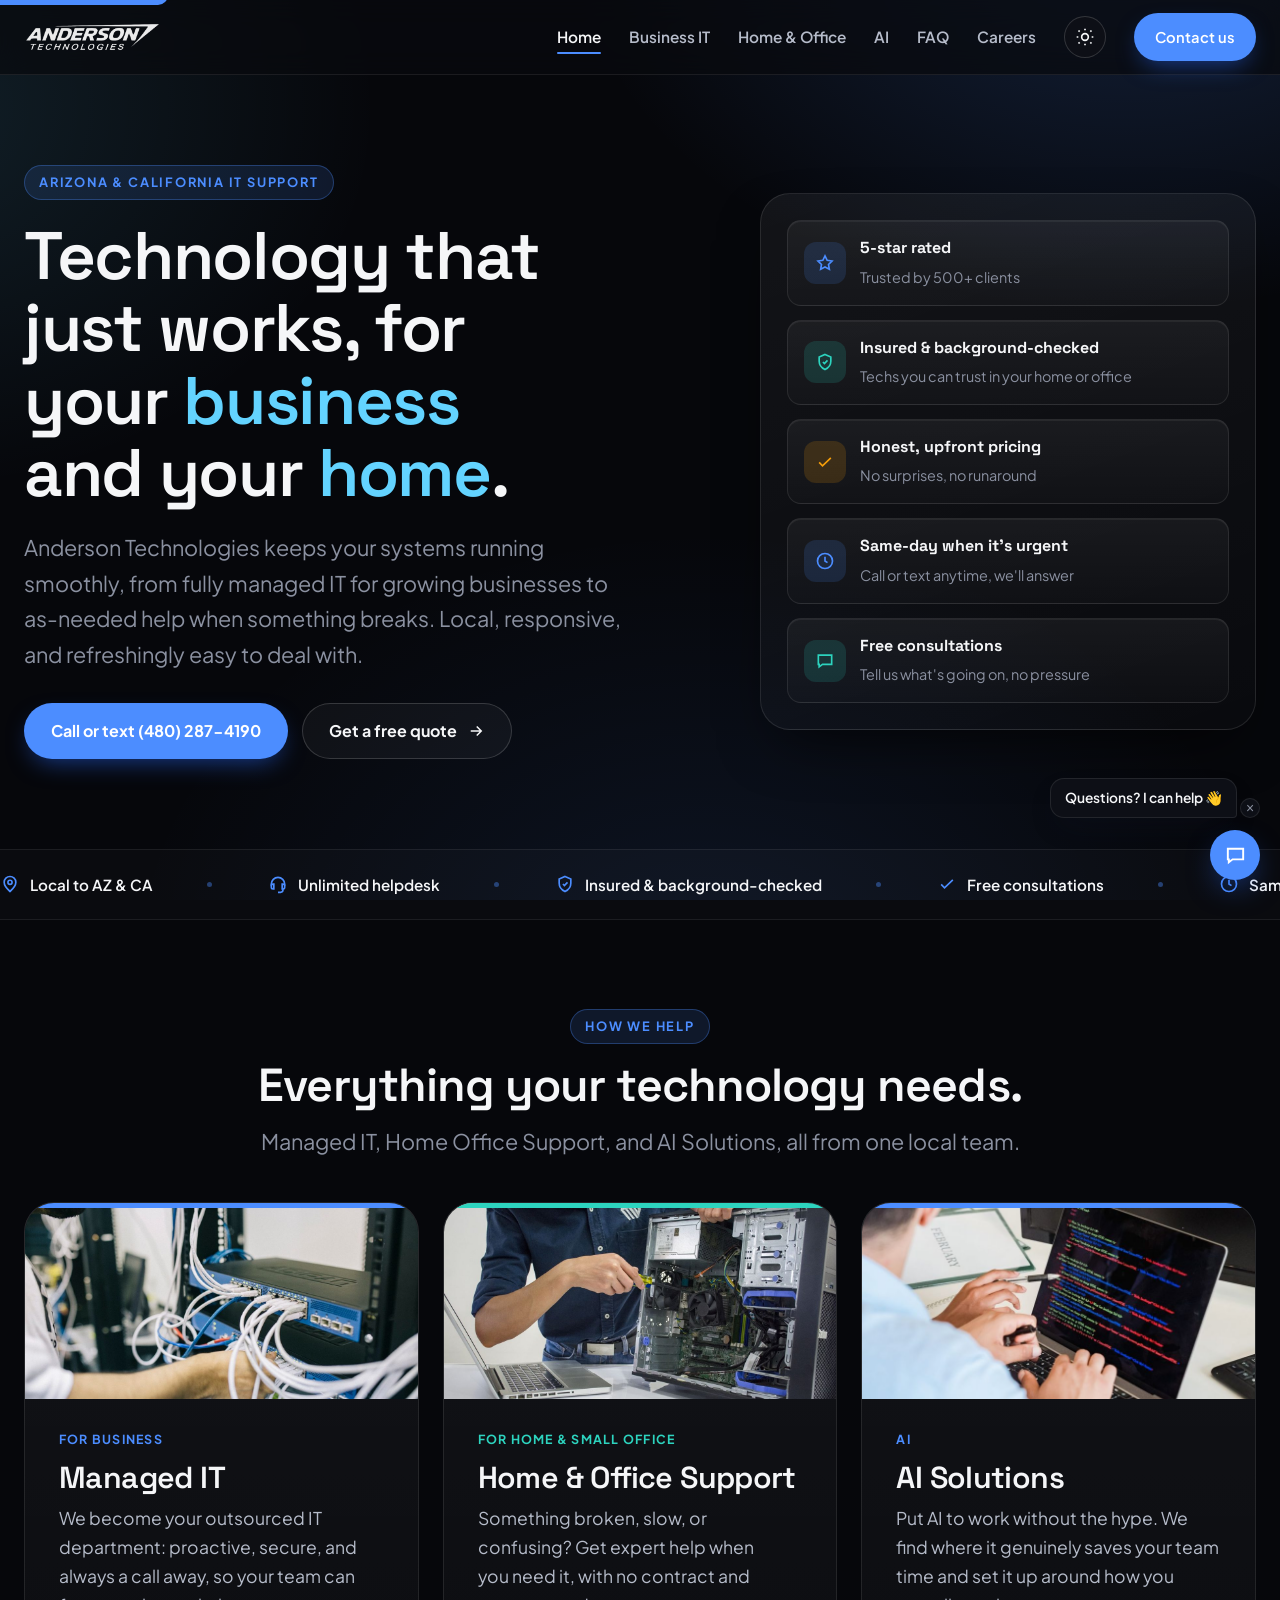
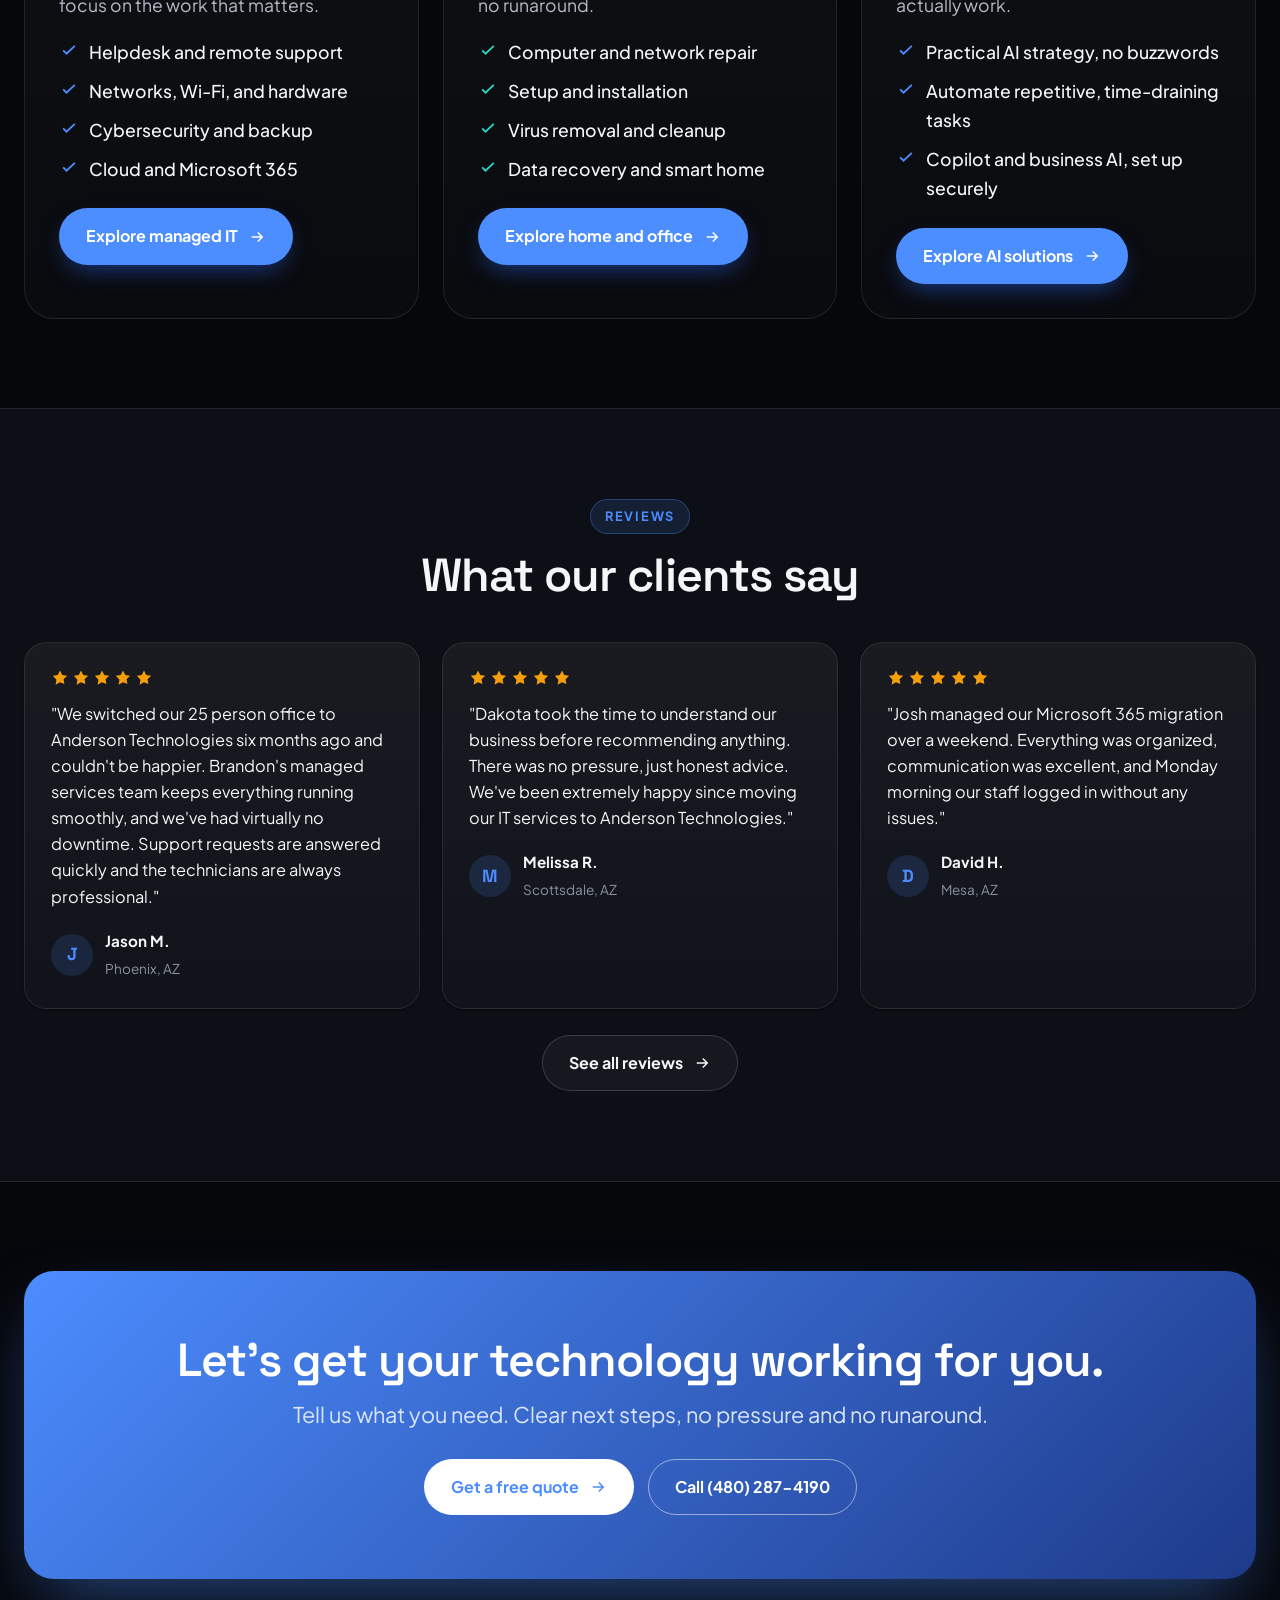
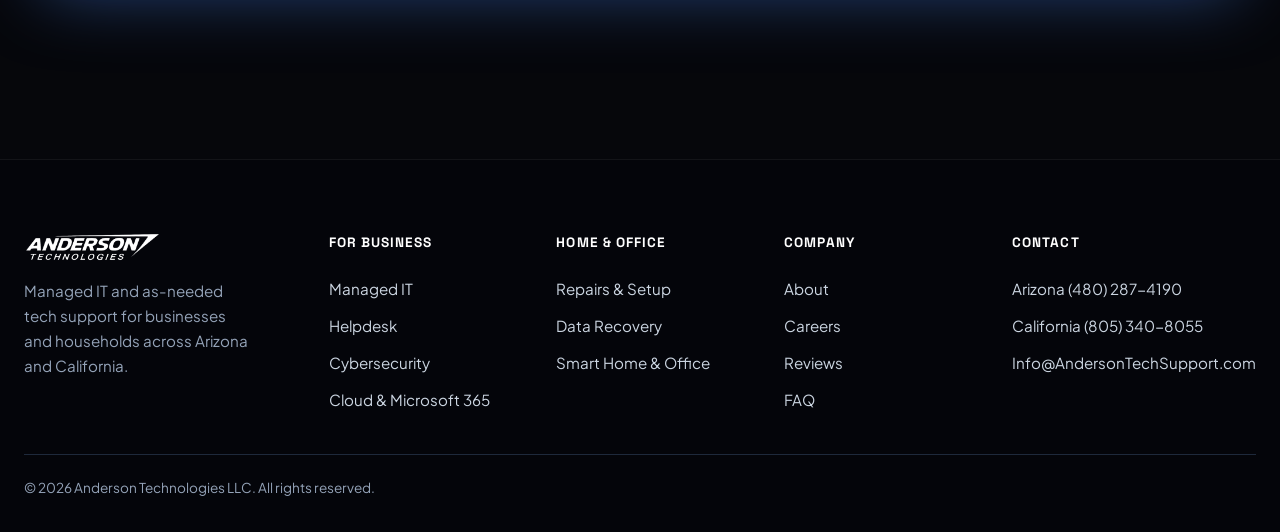
==== commit 11b87da7: "Home hero: lead with 'Call or text' as the primary CTA (this business gets calls/texts, not emails);" ====
--- a/index.html
+++ b/index.html
@@ -63,8 +63,8 @@
      <h1 class="reveal d1">Technology that just works, for your <span class="hl">business</span> and your <span class="hl">home</span>.</h1>
      <p class="lead reveal d2">Anderson Technologies keeps your systems running smoothly, from fully managed IT for growing businesses to as-needed help when something breaks. Local, responsive, and refreshingly easy to deal with.</p>
      <div class="hero-cta reveal d3">
-       <a href="contact.html" class="btn btn-primary">Get a free quote <svg viewBox="0 0 24 24" aria-hidden="true"><path d="M5 12h14M13 6l6 6-6 6"/></svg></a>
-       <a href="#what" class="btn btn-ghost">See what we do</a>
+       <a href="tel:+14802874190" class="btn btn-primary">Call or text (480) 287-4190</a>
+       <a href="contact.html" class="btn btn-ghost">Get a free quote <svg viewBox="0 0 24 24" aria-hidden="true"><path d="M5 12h14M13 6l6 6-6 6"/></svg></a>
      </div>
    </div>
    <div class="hero-panel reveal d2">
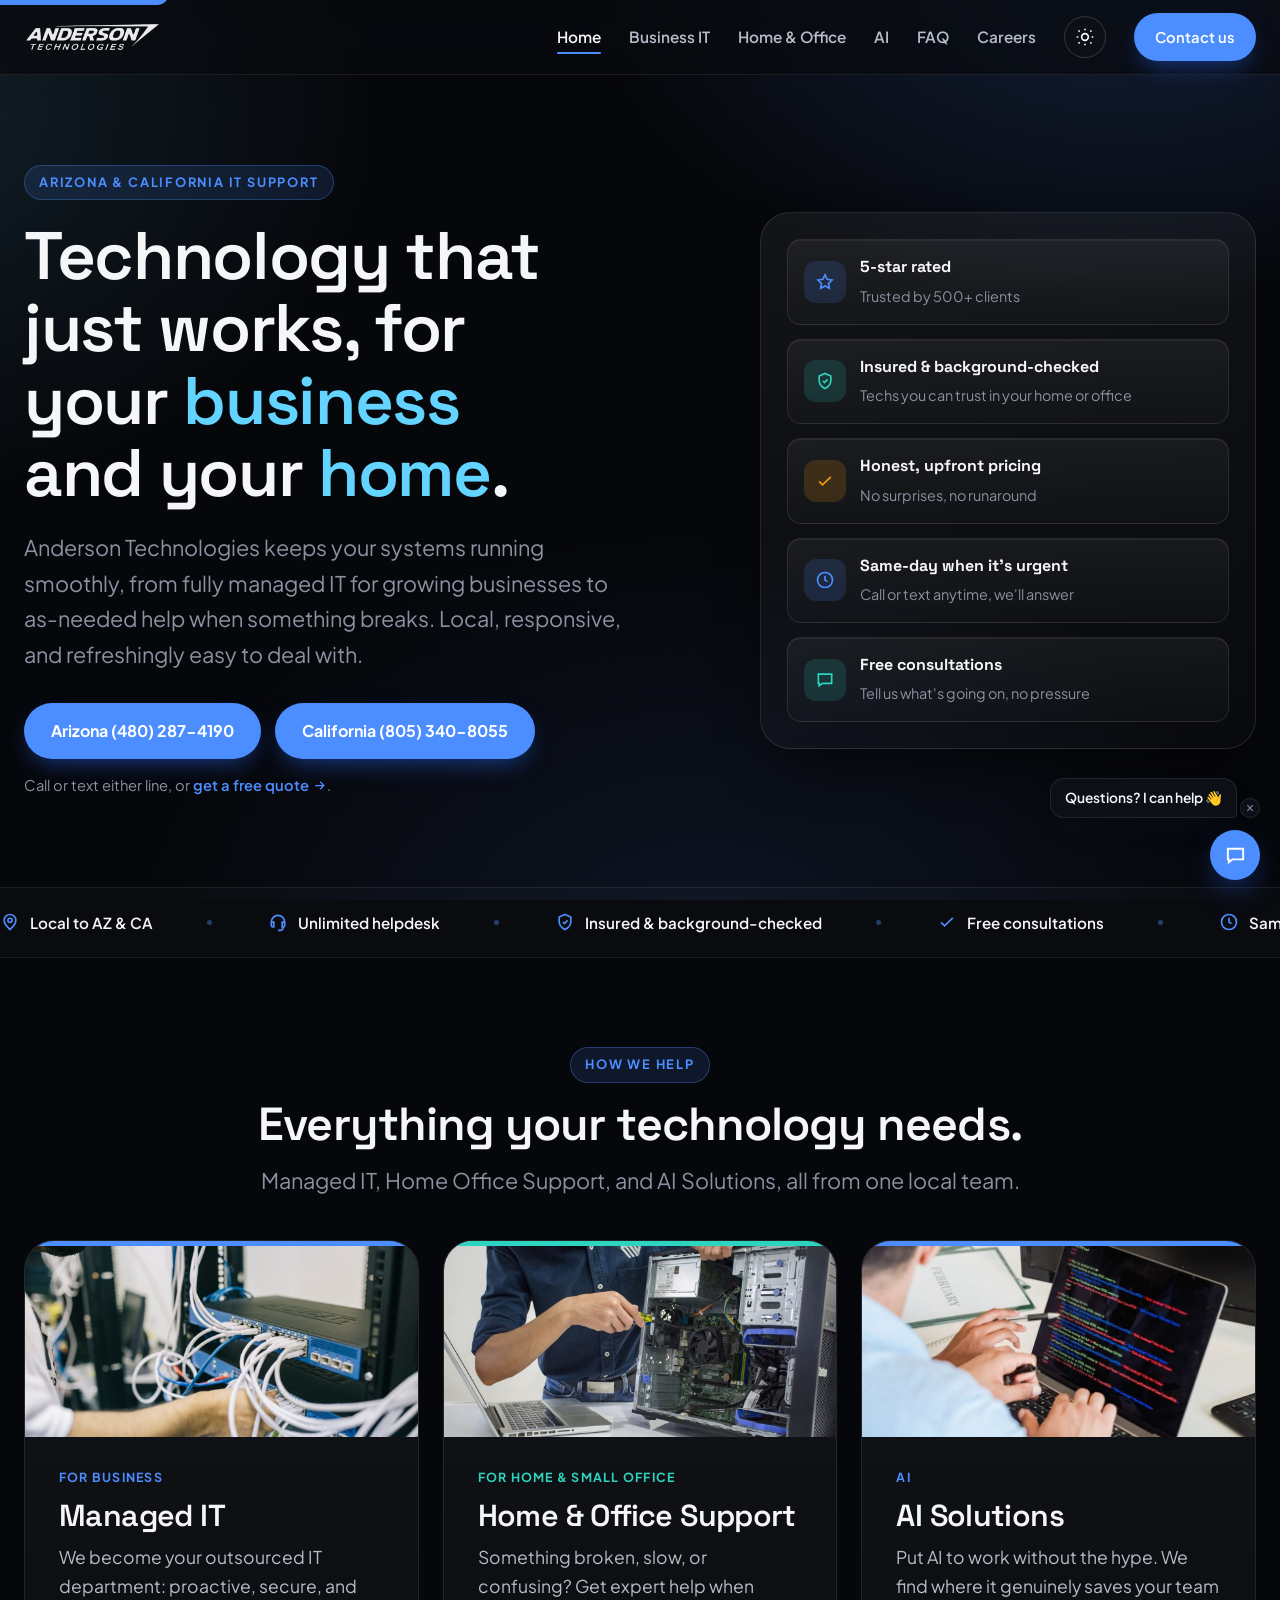
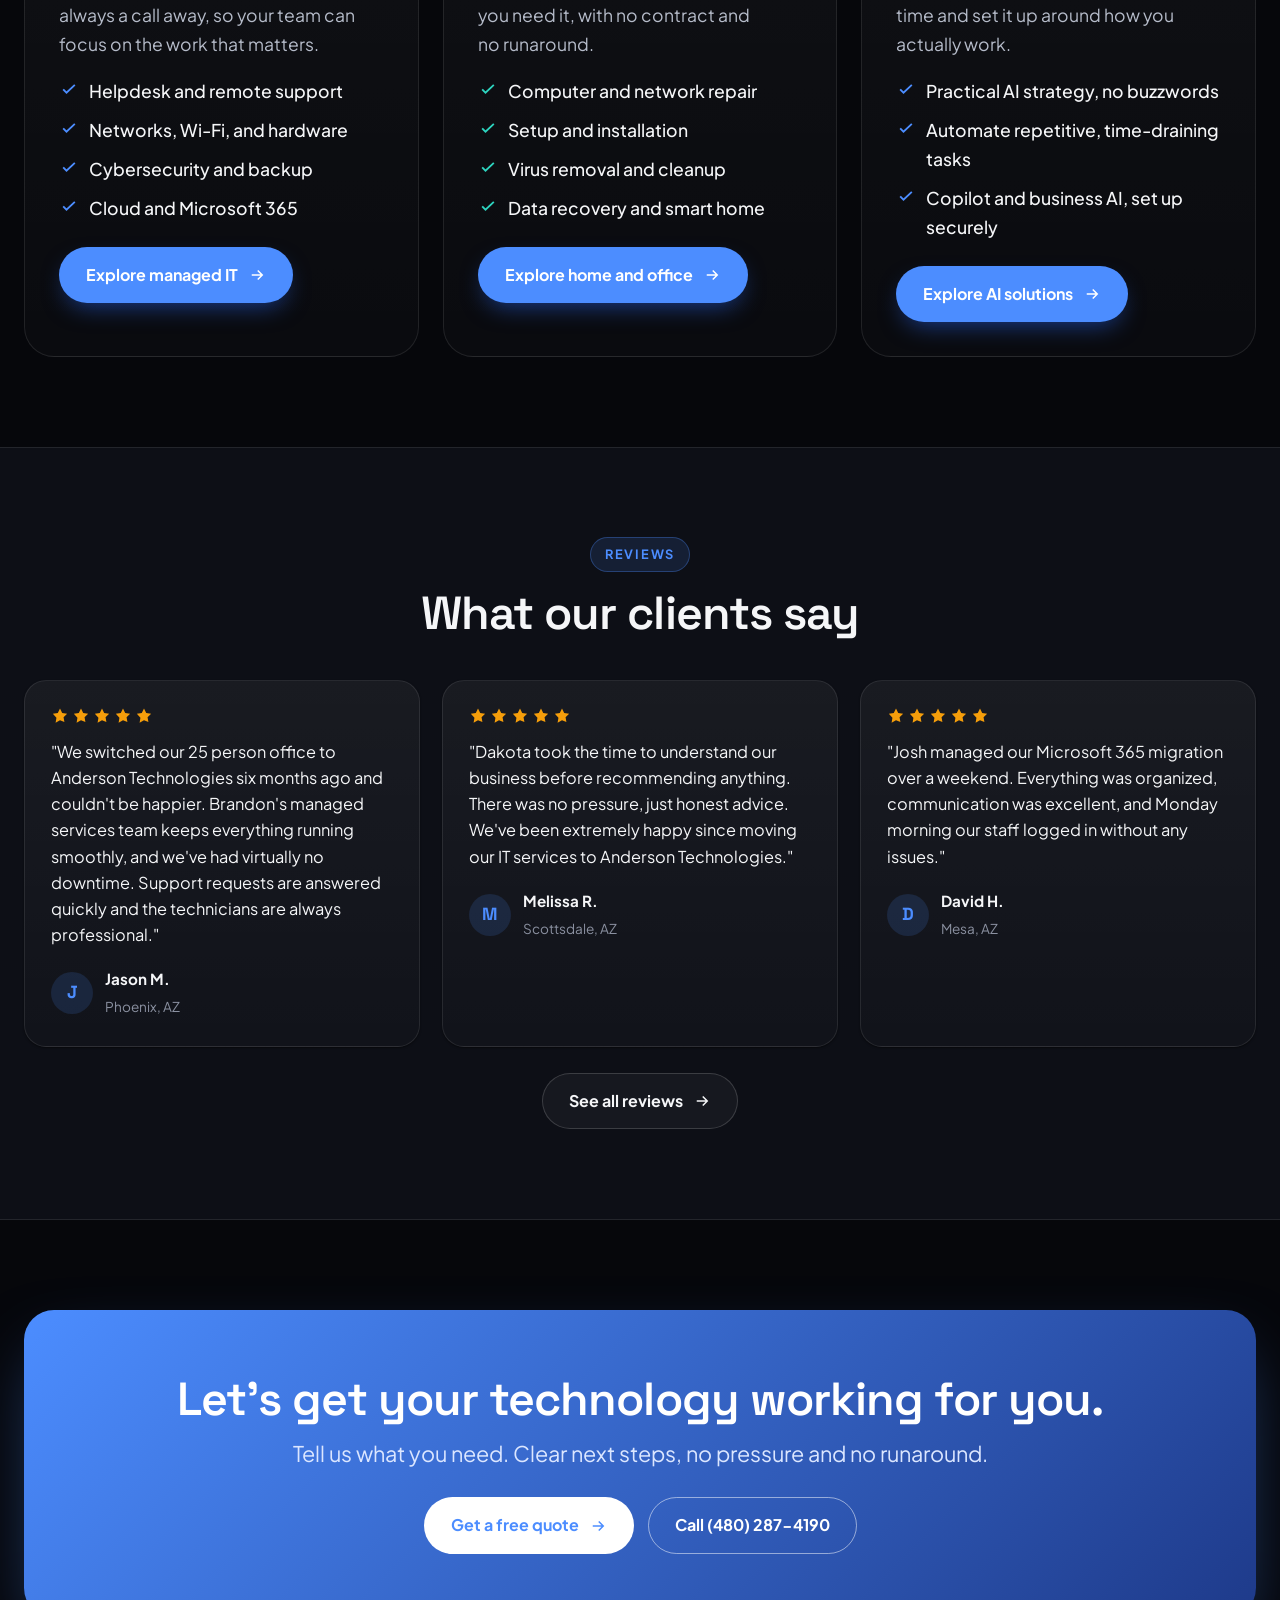
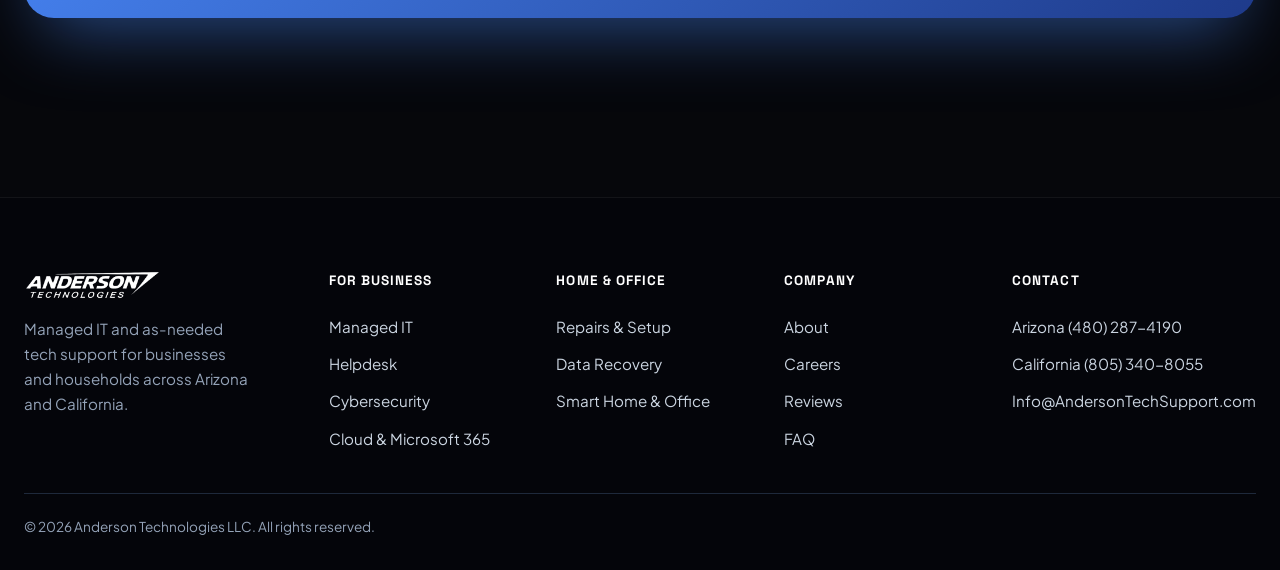
==== commit 54c98f0d: "Call-first: hero shows both regional lines (AZ+CA) + sticky mobile call bar with both regions; chat " ====
--- a/index.html
+++ b/index.html
@@ -22,7 +22,7 @@
 <link rel="preconnect" href="https://fonts.googleapis.com">
 <link rel="preconnect" href="https://fonts.gstatic.com" crossorigin>
 <link href="https://fonts.googleapis.com/css2?family=Space+Grotesk:wght@500;600;700&family=Plus+Jakarta+Sans:wght@400;500;600;700&display=swap" rel="stylesheet">
-<link rel="stylesheet" href="styles.css?v=34">
+<link rel="stylesheet" href="styles.css?v=35">
 <script>(function(){try{var t=localStorage.getItem("theme")||"dark";document.documentElement.setAttribute("data-theme",t);}catch(e){}})();</script>
 <script type="application/ld+json">
 {"@context":"https://schema.org","@type":"LocalBusiness","name":"Anderson Technologies","legalName":"Anderson Technologies LLC","url":"https://andersontechsupport.com","logo":"https://andersontechsupport.com/assets/favicon.png?v=3","image":"https://andersontechsupport.com/assets/og-image.png","description":"Managed IT for businesses and as-needed computer support for homes and small offices across Phoenix, Arizona and Ventura, California.","email":"info@andersontechsupport.com","telephone":"+1-480-287-4190","areaServed":[{"@type":"City","name":"Phoenix, Arizona"},{"@type":"City","name":"Ventura, California"}],"openingHoursSpecification":[{"@type":"OpeningHoursSpecification","dayOfWeek":["Monday","Tuesday","Wednesday","Thursday","Friday"],"opens":"08:00","closes":"17:00"}],"contactPoint":[{"@type":"ContactPoint","telephone":"+1-480-287-4190","contactType":"customer service","areaServed":"US-AZ"},{"@type":"ContactPoint","telephone":"+1-805-340-8055","contactType":"customer service","areaServed":"US-CA"}],"knowsAbout":["Managed IT","Cybersecurity","Microsoft 365","Computer Repair","Networking","AI Solutions"]}
@@ -63,9 +63,10 @@
      <h1 class="reveal d1">Technology that just works, for your <span class="hl">business</span> and your <span class="hl">home</span>.</h1>
      <p class="lead reveal d2">Anderson Technologies keeps your systems running smoothly, from fully managed IT for growing businesses to as-needed help when something breaks. Local, responsive, and refreshingly easy to deal with.</p>
      <div class="hero-cta reveal d3">
-       <a href="tel:+14802874190" class="btn btn-primary">Call or text (480) 287-4190</a>
-       <a href="contact.html" class="btn btn-ghost">Get a free quote <svg viewBox="0 0 24 24" aria-hidden="true"><path d="M5 12h14M13 6l6 6-6 6"/></svg></a>
-     </div>
+       <a href="tel:+14802874190" class="btn btn-primary">Arizona (480) 287-4190</a>
+       <a href="tel:+18053408055" class="btn btn-primary">California (805) 340-8055</a>
+     </div>
+     <p class="hero-callnote reveal d3">Call or text either line, or <a href="contact.html">get a free quote <svg viewBox="0 0 24 24" aria-hidden="true"><path d="M5 12h14M13 6l6 6-6 6"/></svg></a>.</p>
    </div>
    <div class="hero-panel reveal d2">
      <div class="row"><div class="ic"><svg viewBox="0 0 24 24" aria-hidden="true"><path d="M12 3.5l2.6 5.27 5.82.85-4.21 4.1.99 5.79L12 16.77l-5.2 2.74.99-5.79-4.21-4.1 5.82-.85z"/></svg></div><div><b>5-star rated</b><span>Trusted by 500+ clients</span></div></div>
@@ -189,6 +190,10 @@
   </div>
   <div class="legal"><span>© 2026 Anderson Technologies LLC. All rights reserved.</span></div>
 </div></footer>
+<div class="callbar" aria-label="Call or text us">
+  <a href="tel:+14802874190"><svg viewBox="0 0 24 24" aria-hidden="true"><path d="M5 4h4l1.5 5-2 1.5a11 11 0 0 0 5 5l1.5-2 5 1.5v4a2 2 0 0 1-2 2A16 16 0 0 1 3 6a2 2 0 0 1 2-2Z"/></svg><span><b>Arizona</b><small>Call or text</small></span></a>
+  <a href="tel:+18053408055"><svg viewBox="0 0 24 24" aria-hidden="true"><path d="M5 4h4l1.5 5-2 1.5a11 11 0 0 0 5 5l1.5-2 5 1.5v4a2 2 0 0 1-2 2A16 16 0 0 1 3 6a2 2 0 0 1 2-2Z"/></svg><span><b>California</b><small>Call or text</small></span></a>
+</div>
 <div class="cw" id="cw" aria-hidden="true">
   <button class="cw-bubble" id="cw-bubble" type="button" aria-label="Open the Anderson Technologies assistant" aria-expanded="false" aria-controls="cw-panel">
     <svg class="cw-i cw-i-chat" viewBox="0 0 24 24" aria-hidden="true"><path d="M4 5h16v11H9l-4 3v-3H4V5Z"/><path d="M8 10h.01M12 10h.01M16 10h.01"/></svg>
--- a/styles.css
+++ b/styles.css
@@ -601,3 +601,23 @@
 /* avoid orphan words on the last wrapped line (widows/orphans) */
 p{text-wrap:pretty}
 .faq-q,.rungs li,.sal td,.cert span{text-wrap:pretty}
+
+/* hero: note under the two regional call buttons */
+.hero-callnote{color:var(--muted);font-size:.92rem;margin-top:14px}
+.hero-callnote a{color:var(--brand);font-weight:600;text-decoration:none;white-space:nowrap}
+.hero-callnote a svg{width:15px;height:15px;vertical-align:-2px;stroke:currentColor;stroke-width:2;fill:none}
+
+/* sticky mobile call/text bar — both regions, phones only */
+.callbar{display:none}
+@media(max-width:600px){
+  .callbar{display:flex;position:fixed;left:0;right:0;bottom:0;z-index:118;background:var(--brand);
+    border-top:1px solid var(--line);box-shadow:0 -8px 24px -12px rgba(0,0,0,.35);padding-bottom:env(safe-area-inset-bottom)}
+  .callbar a{flex:1;display:flex;align-items:center;justify-content:center;gap:9px;color:#fff;text-decoration:none;padding:10px 8px;font-family:var(--sans)}
+  .callbar a+a{border-left:1px solid rgba(255,255,255,.28)}
+  .callbar a svg{width:20px;height:20px;stroke:currentColor;stroke-width:2;fill:none;flex:none}
+  .callbar span{display:flex;flex-direction:column;line-height:1.15;text-align:left}
+  .callbar b{font-family:var(--disp);font-weight:700;font-size:.98rem}
+  .callbar small{font-size:.68rem;opacity:.9;font-weight:500}
+  body{padding-bottom:60px}
+  .cw-bubble{bottom:72px !important}
+}
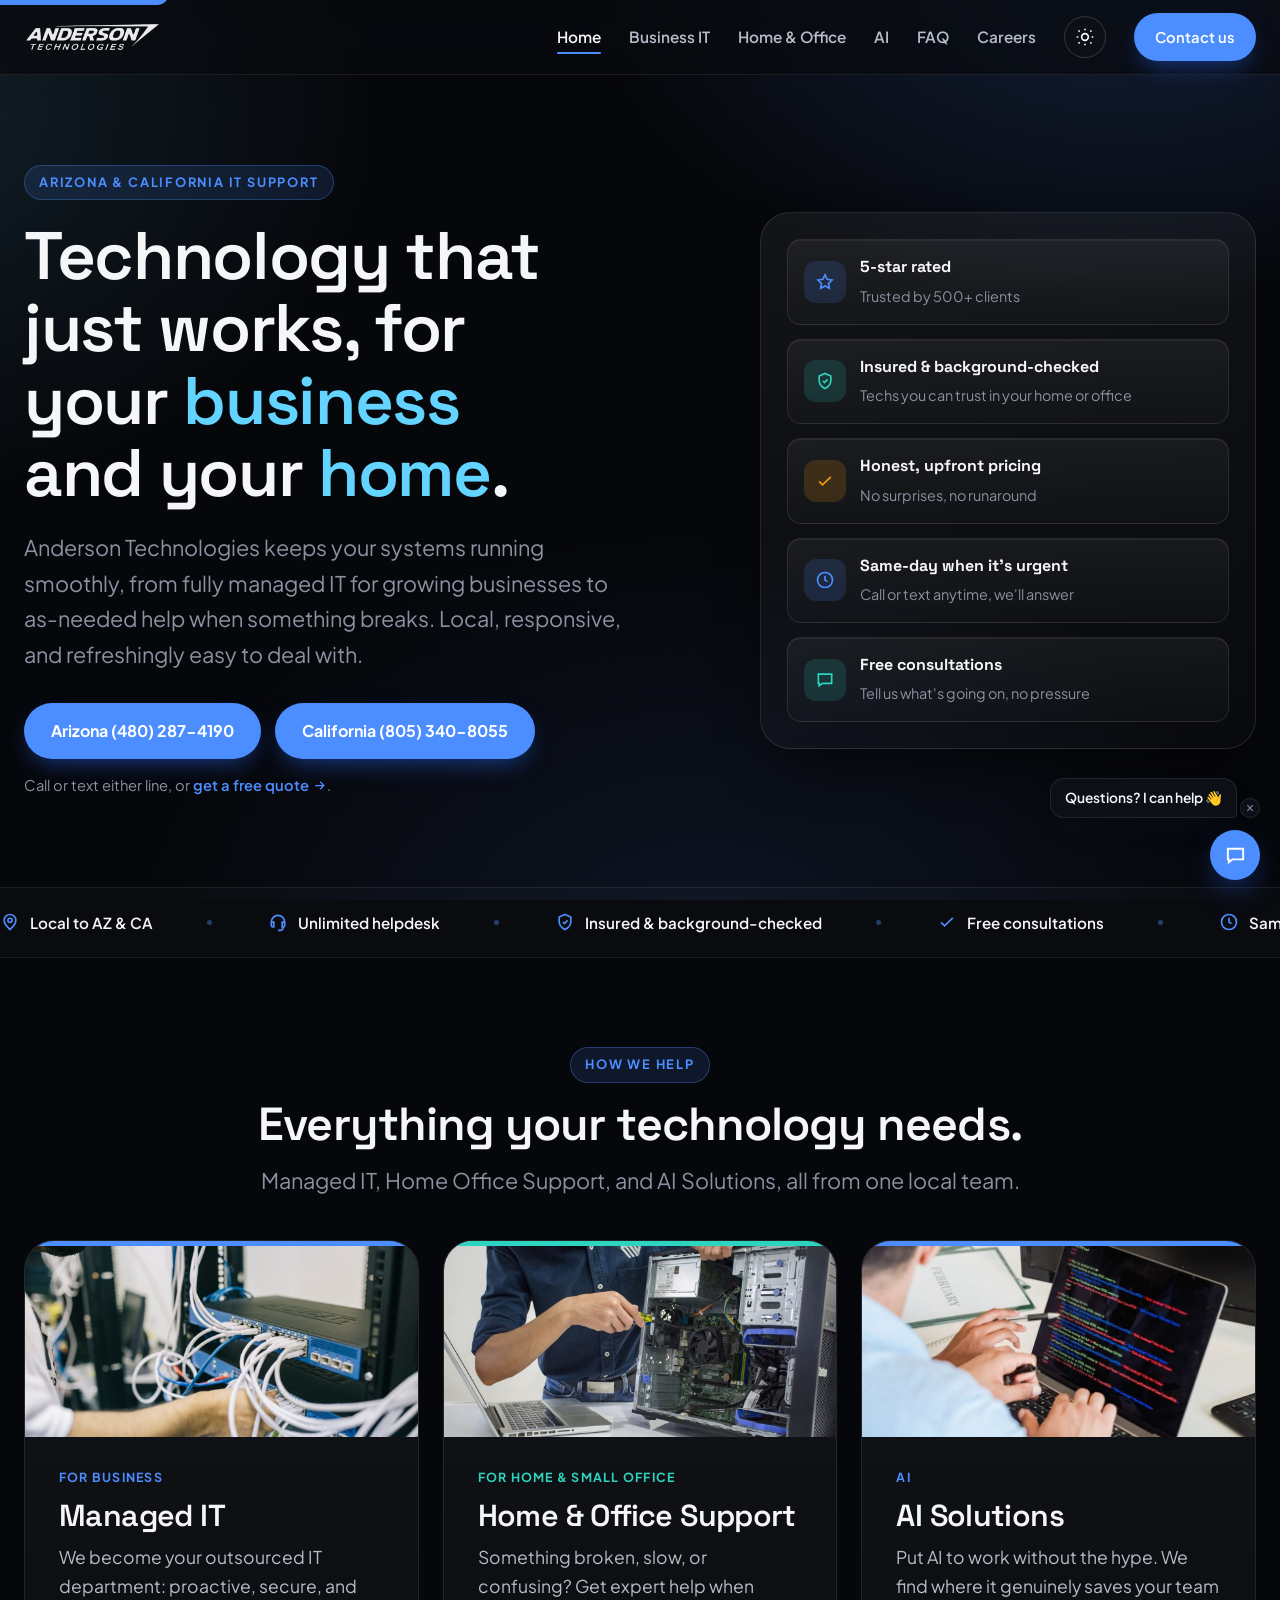
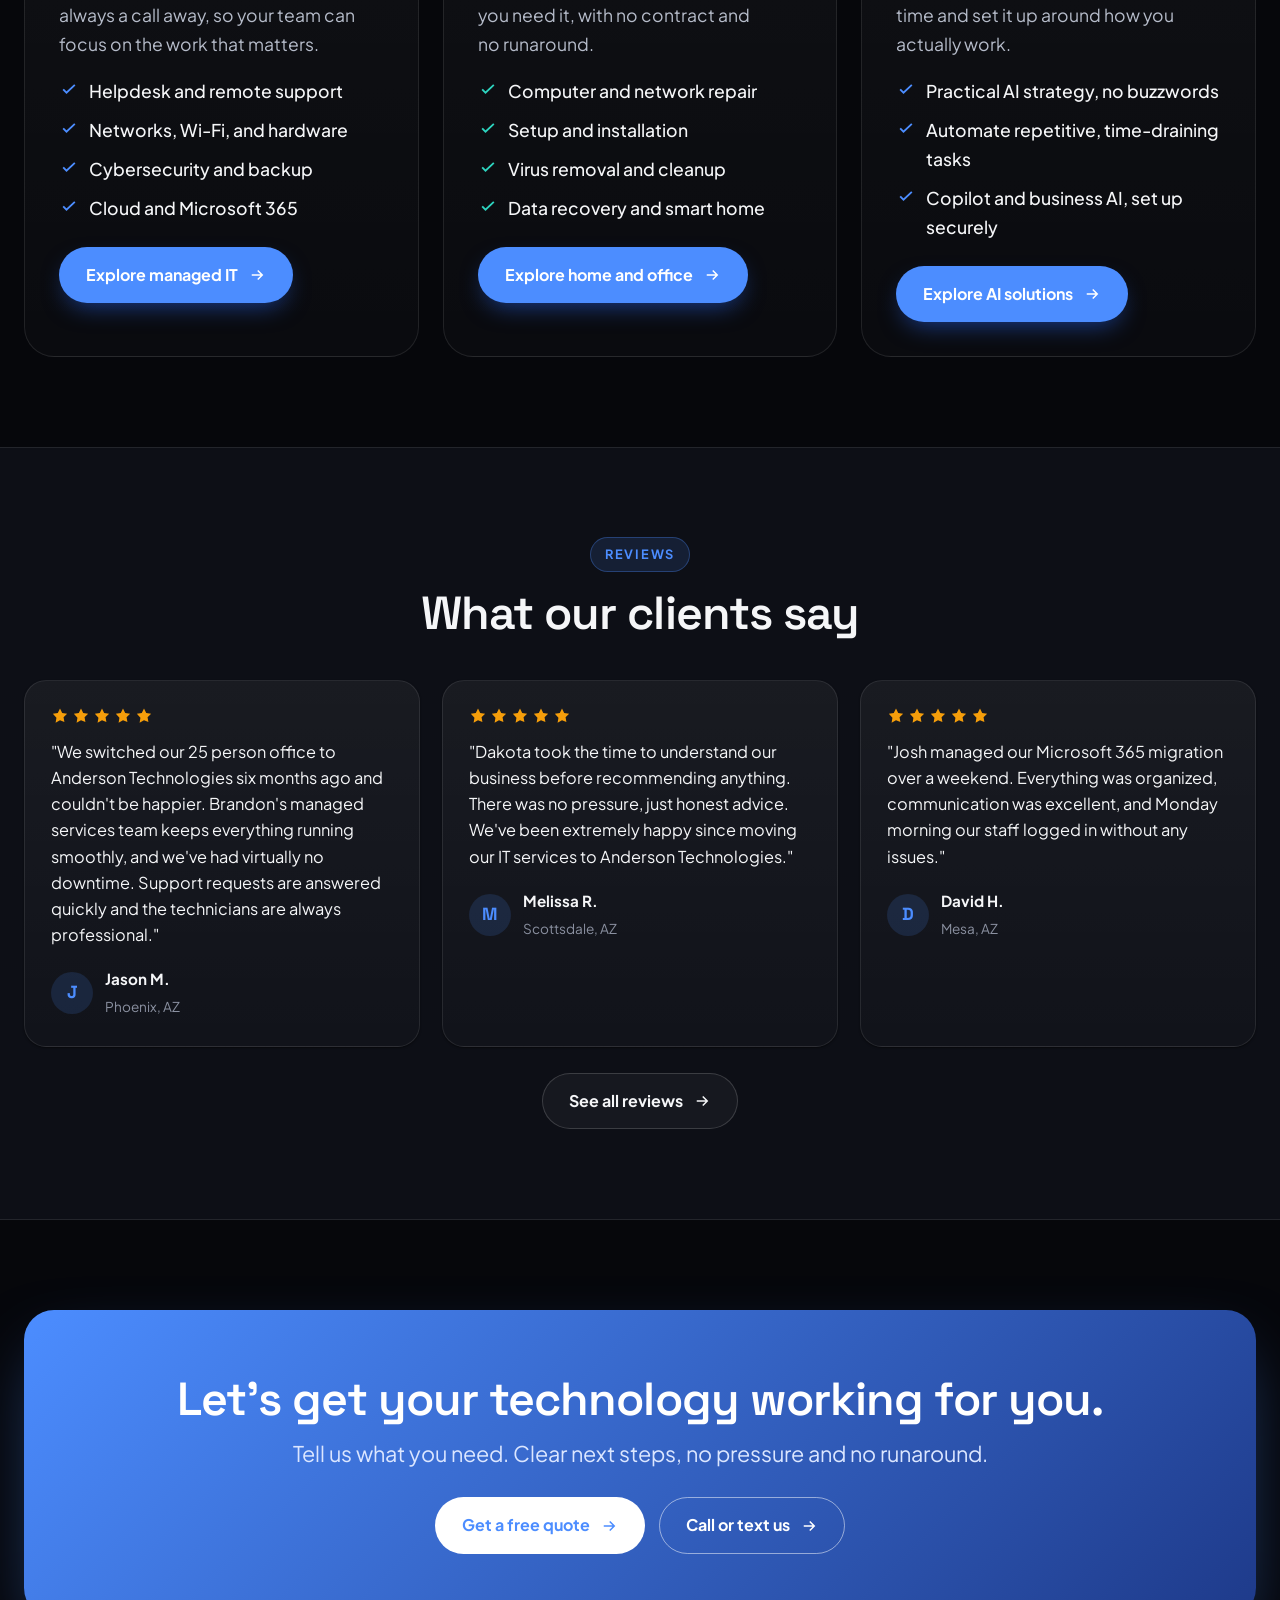
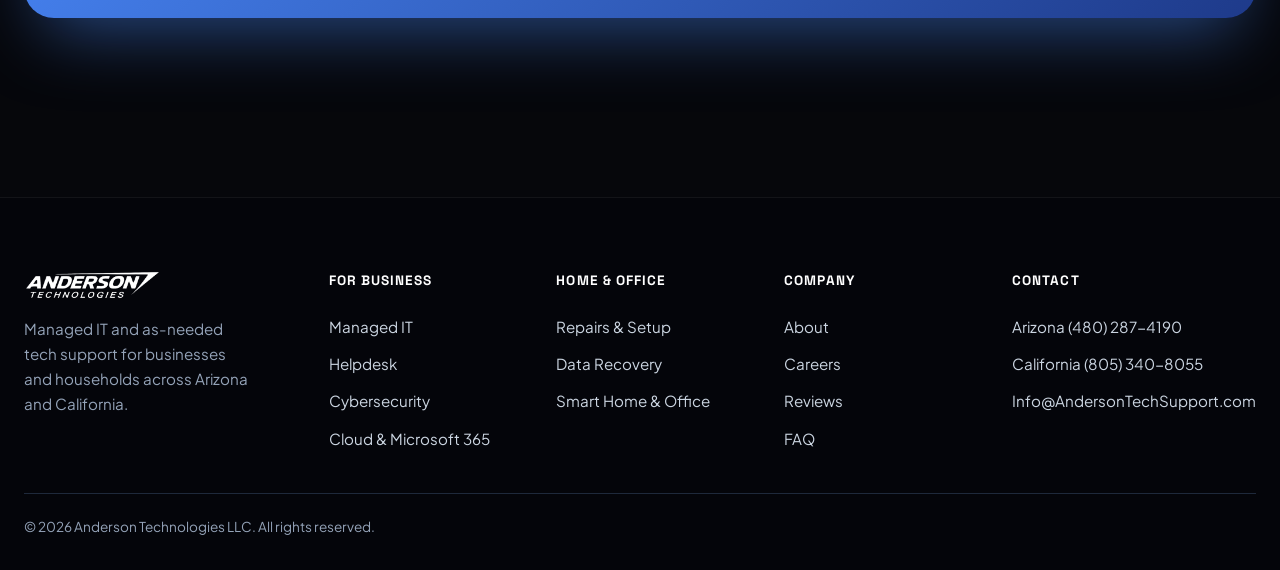
==== commit f9203c81: "Call-first: bottom CTA band + Business/Support/AI heroes now offer 'Call or text us' -> contact page" ====
--- a/index.html
+++ b/index.html
@@ -162,7 +162,7 @@
   <h2>Let's get your technology working for you.</h2><p>Tell us what you need. Clear next steps, no pressure and no runaround.</p>
   <div class="hero-cta">
     <a href="contact.html" class="btn btn-white">Get a free quote <svg viewBox="0 0 24 24" aria-hidden="true"><path d="M5 12h14M13 6l6 6-6 6"/></svg></a>
-    <a href="tel:+14802874190" class="btn btn-ghost" style="background:transparent;color:#fff;border-color:rgba(255,255,255,.5)">Call (480) 287-4190</a>
+    <a href="contact.html#form" class="btn btn-ghost" style="background:transparent;color:#fff;border-color:rgba(255,255,255,.5)">Call or text us <svg viewBox="0 0 24 24" aria-hidden="true"><path d="M5 12h14M13 6l6 6-6 6"/></svg></a>
   </div></div></div></section>
  </main><footer><div class="wrap">
   <div class="foot-grid">
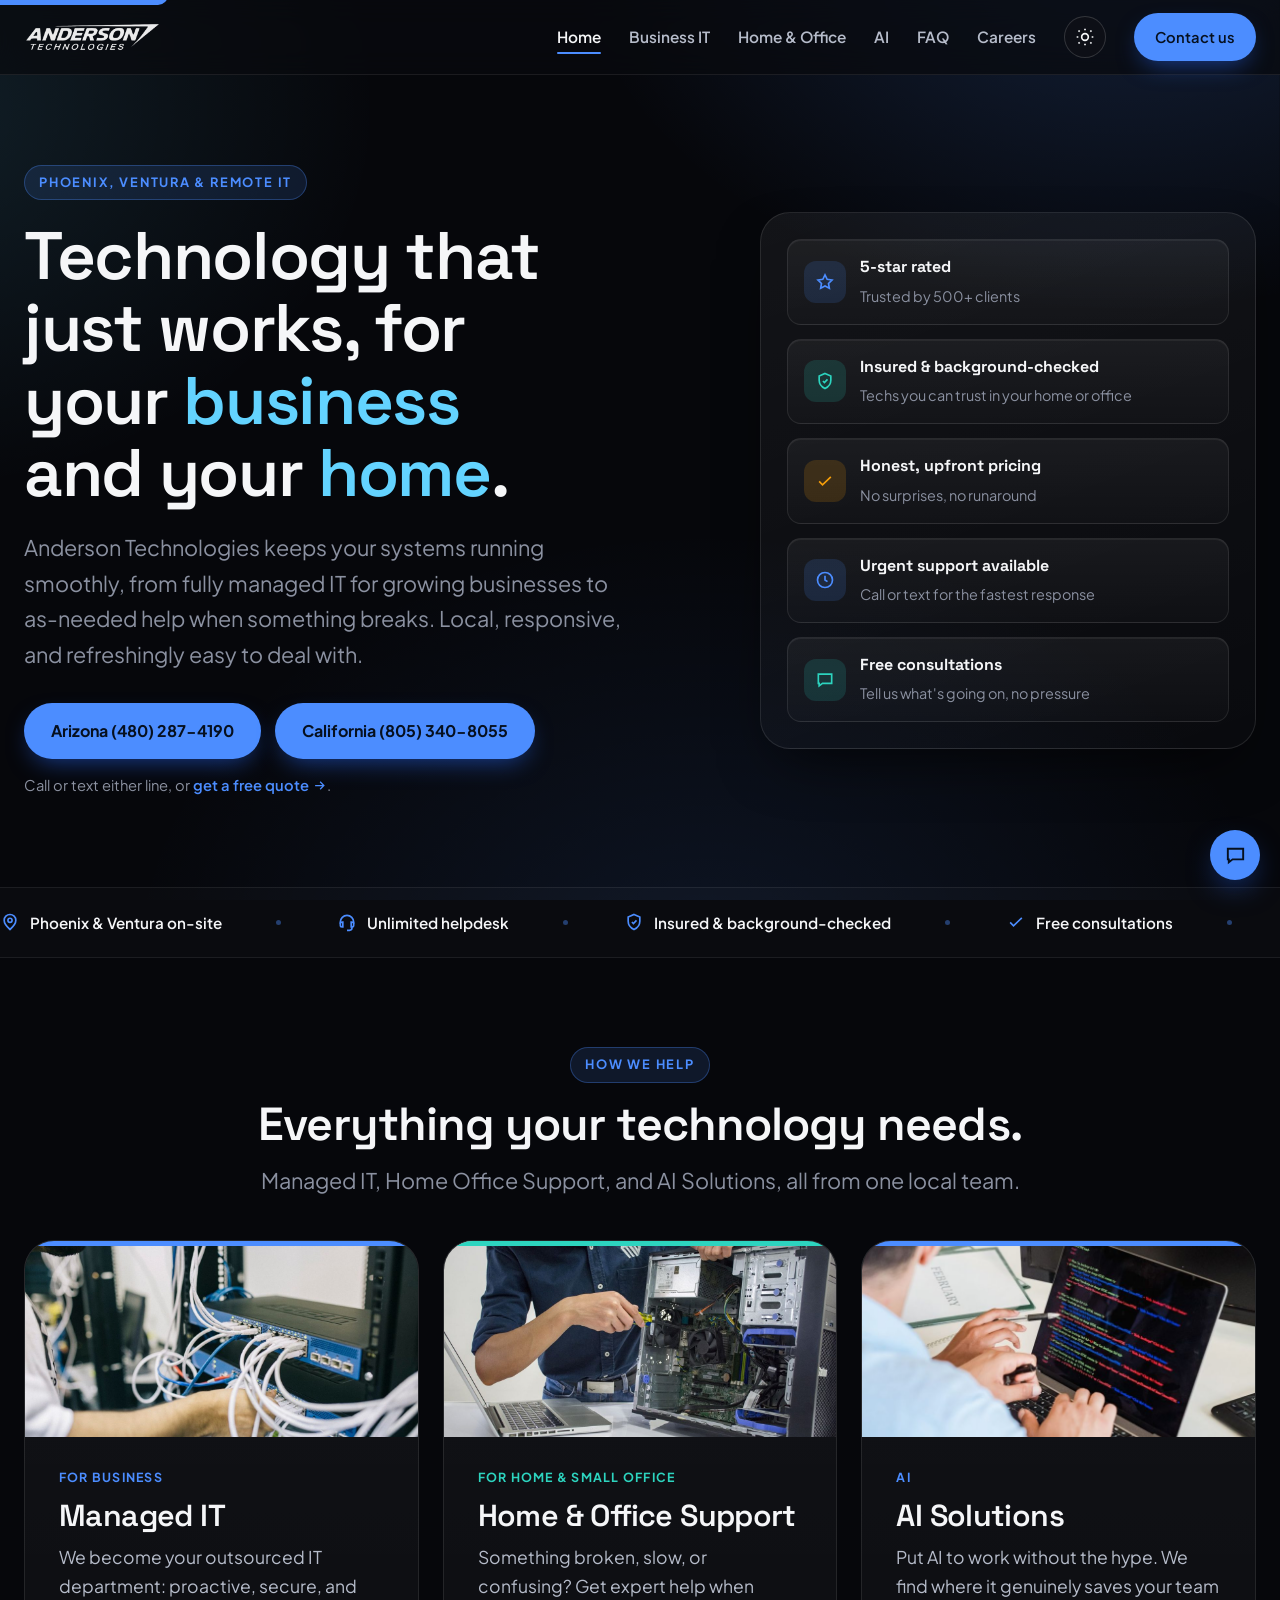
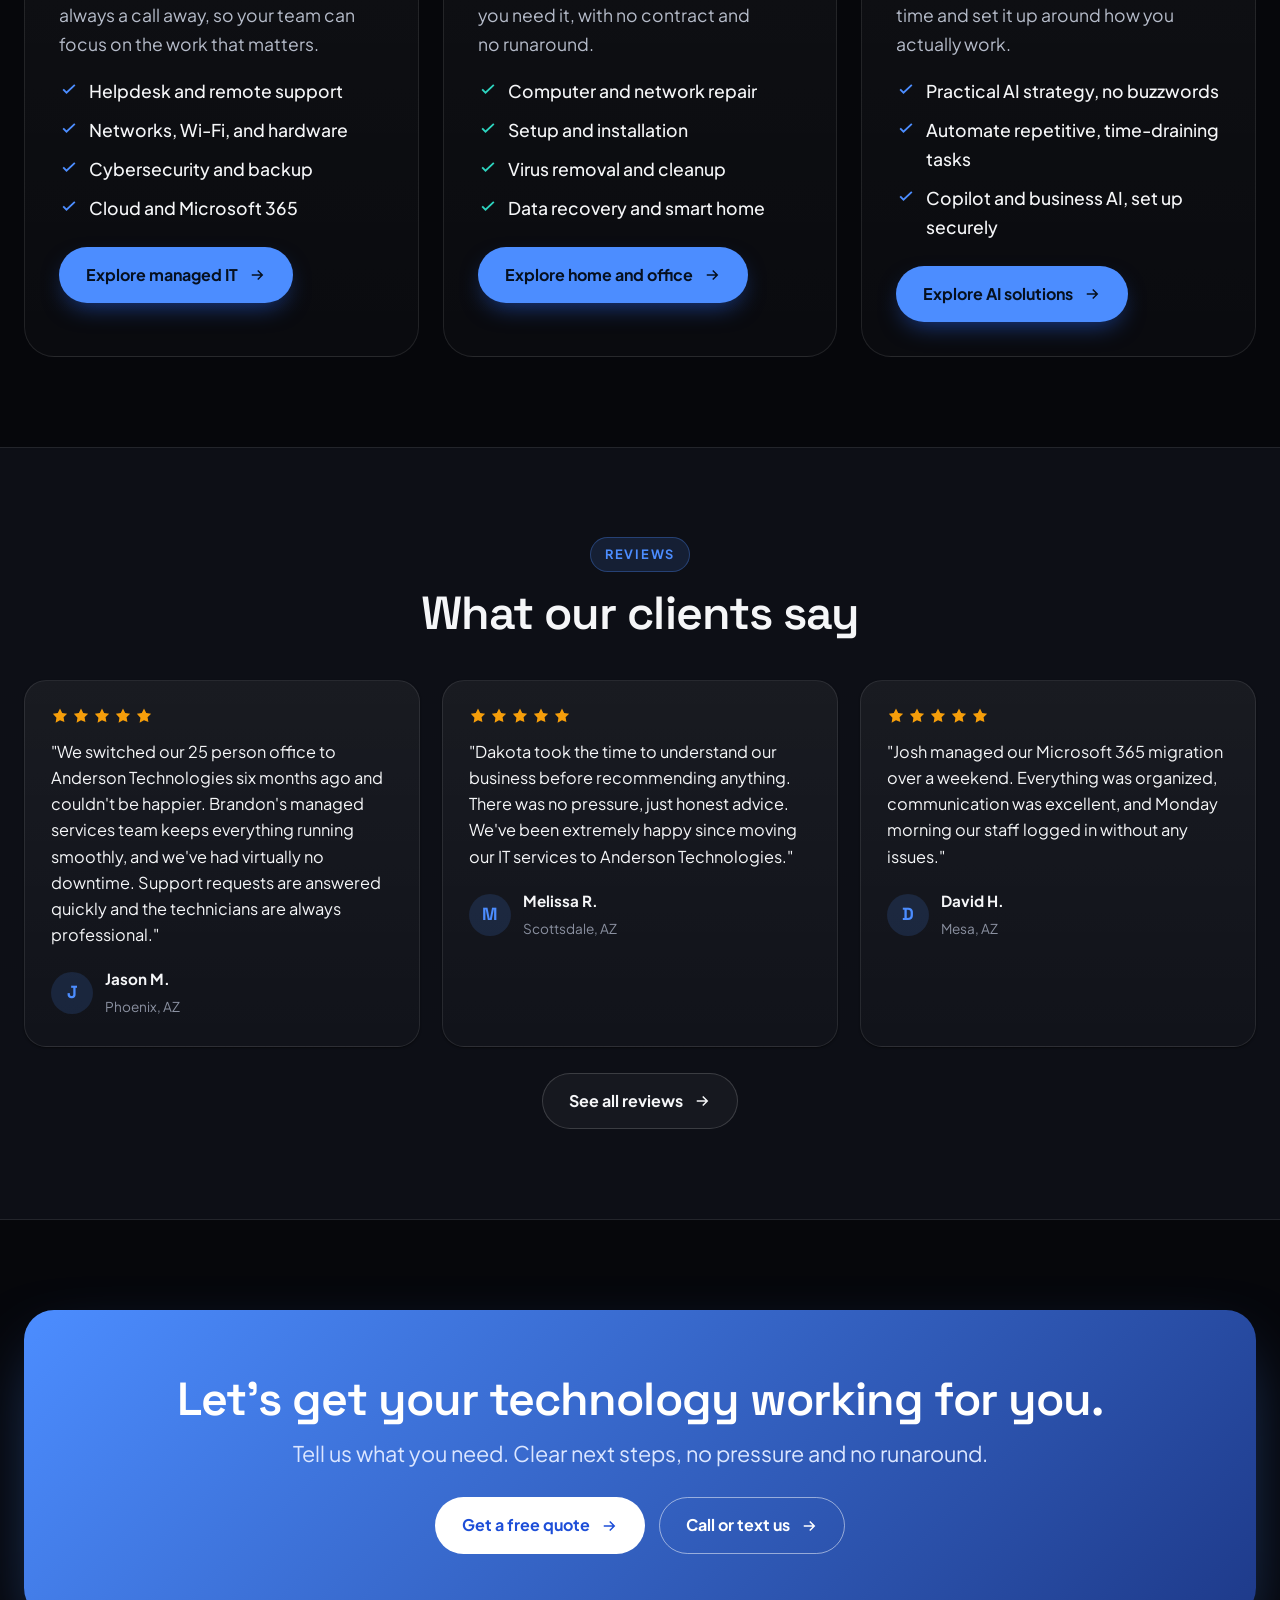
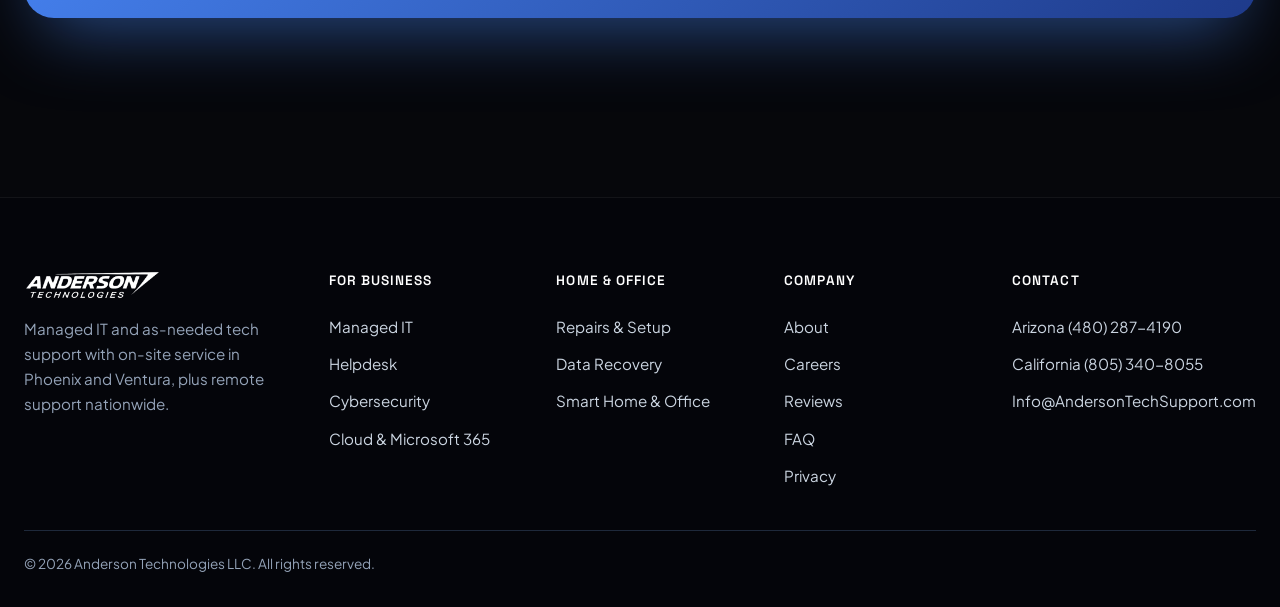
==== commit a50b05f3: "Harden site UX, privacy, forms, and chat worker" ====
--- a/index.html
+++ b/index.html
@@ -4,28 +4,31 @@
 <meta charset="UTF-8">
 <meta name="viewport" content="width=device-width, initial-scale=1.0">
 <title>Anderson Technologies | Managed IT & Computer Support</title>
-<meta name="description" content="Anderson Technologies provides managed IT for businesses and as-needed computer support for homes and small offices across Arizona and California. Local, responsive, and easy to work with.">
-<link rel="canonical" href="https://andersontechsupport.com/index.html">
+<meta name="description" content="Managed IT and as-needed computer support with on-site service in Phoenix and Ventura, plus remote support nationwide.">
+
+<link rel="canonical" href="https://andersontechsupport.com/">
 <meta property="og:type" content="website">
-<meta property="og:url" content="https://andersontechsupport.com/index.html">
+<meta property="og:url" content="https://andersontechsupport.com/">
 <meta property="og:title" content="Anderson Technologies | Managed IT & Computer Support">
-<meta property="og:description" content="Anderson Technologies provides managed IT for businesses and as-needed computer support for homes and small offices across Arizona and California. Local, responsive, and easy to work with.">
+<meta property="og:description" content="Managed IT and as-needed computer support with on-site service in Phoenix and Ventura, plus remote support nationwide.">
 <meta property="og:image" content="https://andersontechsupport.com/assets/og-image.png">
+<meta property="og:image:width" content="1200">
+<meta property="og:image:height" content="630">
+<meta property="og:image:alt" content="Anderson Technologies, Managed IT and computer support">
 <meta property="og:site_name" content="Anderson Technologies">
 <meta property="og:locale" content="en_US">
 <meta name="twitter:card" content="summary_large_image">
 <meta name="twitter:title" content="Anderson Technologies | Managed IT & Computer Support">
-<meta name="twitter:description" content="Anderson Technologies provides managed IT for businesses and as-needed computer support for homes and small offices across Arizona and California. Local, responsive, and easy to work with.">
+<meta name="twitter:description" content="Managed IT and as-needed computer support with on-site service in Phoenix and Ventura, plus remote support nationwide.">
 <meta name="twitter:image" content="https://andersontechsupport.com/assets/og-image.png">
 <meta name="theme-color" content="#2563eb">
 <link rel="icon" href="assets/favicon.ico?v=3"><link rel="icon" type="image/png" href="assets/favicon.png?v=3"><link rel="apple-touch-icon" href="assets/apple-touch-icon.png?v=3">
-<link rel="preconnect" href="https://fonts.googleapis.com">
-<link rel="preconnect" href="https://fonts.gstatic.com" crossorigin>
-<link href="https://fonts.googleapis.com/css2?family=Space+Grotesk:wght@500;600;700&family=Plus+Jakarta+Sans:wght@400;500;600;700&display=swap" rel="stylesheet">
-<link rel="stylesheet" href="styles.css?v=35">
+<link rel="preload" href="assets/fonts/plus-jakarta-sans.woff2" as="font" type="font/woff2" crossorigin>
+<link rel="preload" href="assets/fonts/space-grotesk.woff2" as="font" type="font/woff2" crossorigin>
+<link rel="stylesheet" href="styles.css?v=38">
 <script>(function(){try{var t=localStorage.getItem("theme")||"dark";document.documentElement.setAttribute("data-theme",t);}catch(e){}})();</script>
 <script type="application/ld+json">
-{"@context":"https://schema.org","@type":"LocalBusiness","name":"Anderson Technologies","legalName":"Anderson Technologies LLC","url":"https://andersontechsupport.com","logo":"https://andersontechsupport.com/assets/favicon.png?v=3","image":"https://andersontechsupport.com/assets/og-image.png","description":"Managed IT for businesses and as-needed computer support for homes and small offices across Phoenix, Arizona and Ventura, California.","email":"info@andersontechsupport.com","telephone":"+1-480-287-4190","areaServed":[{"@type":"City","name":"Phoenix, Arizona"},{"@type":"City","name":"Ventura, California"}],"openingHoursSpecification":[{"@type":"OpeningHoursSpecification","dayOfWeek":["Monday","Tuesday","Wednesday","Thursday","Friday"],"opens":"08:00","closes":"17:00"}],"contactPoint":[{"@type":"ContactPoint","telephone":"+1-480-287-4190","contactType":"customer service","areaServed":"US-AZ"},{"@type":"ContactPoint","telephone":"+1-805-340-8055","contactType":"customer service","areaServed":"US-CA"}],"knowsAbout":["Managed IT","Cybersecurity","Microsoft 365","Computer Repair","Networking","AI Solutions"]}
+{"@context":"https://schema.org","@type":"LocalBusiness","name":"Anderson Technologies","legalName":"Anderson Technologies LLC","url":"https://andersontechsupport.com","logo":"https://andersontechsupport.com/assets/favicon.png?v=3","image":"https://andersontechsupport.com/assets/og-image.png","description":"Managed IT and as-needed technology support with on-site service in Phoenix, Arizona and Ventura, California, plus remote support nationwide.","email":"info@andersontechsupport.com","telephone":"+1-480-287-4190","areaServed":[{"@type":"City","name":"Phoenix, Arizona"},{"@type":"City","name":"Ventura, California"},{"@type":"Country","name":"United States","description":"Remote support"}],"openingHoursSpecification":[{"@type":"OpeningHoursSpecification","dayOfWeek":["Monday","Tuesday","Wednesday","Thursday","Friday"],"opens":"08:00","closes":"17:00"}],"contactPoint":[{"@type":"ContactPoint","telephone":"+1-480-287-4190","contactType":"customer service","areaServed":"US-AZ"},{"@type":"ContactPoint","telephone":"+1-805-340-8055","contactType":"customer service","areaServed":"US-CA"}],"knowsAbout":["Managed IT","Cybersecurity","Microsoft 365","Computer Repair","Networking","AI Solutions"]}
 </script>
 </head>
 <body>
@@ -39,7 +42,7 @@
     <a href="ai.html">AI</a>
     <a href="faq.html">FAQ</a>
     <a href="careers.html">Careers</a>
-    <button class="theme-toggle" type="button" aria-label="Toggle dark mode" title="Toggle theme"><svg class="sun" viewBox="0 0 24 24" aria-hidden="true"><circle cx="12" cy="12" r="4"/><path d="M12 2v2M12 20v2M4 12H2M22 12h-2M5.6 5.6 4.2 4.2M19.8 19.8l-1.4-1.4M18.4 5.6l1.4-1.4M4.2 19.8l1.4-1.4"/></svg><svg class="moon" viewBox="0 0 24 24" aria-hidden="true"><path d="M20 14.5A8 8 0 1 1 9.5 4a6.5 6.5 0 0 0 10.5 10.5Z"/></svg></button>
+    <button class="theme-toggle" type="button" aria-label="Switch to light mode" aria-pressed="true" title="Switch to light mode"><svg class="sun" viewBox="0 0 24 24" aria-hidden="true"><circle cx="12" cy="12" r="4"/><path d="M12 2v2M12 20v2M4 12H2M22 12h-2M5.6 5.6 4.2 4.2M19.8 19.8l-1.4-1.4M18.4 5.6l1.4-1.4M4.2 19.8l1.4-1.4"/></svg><svg class="moon" viewBox="0 0 24 24" aria-hidden="true"><path d="M20 14.5A8 8 0 1 1 9.5 4a6.5 6.5 0 0 0 10.5 10.5Z"/></svg></button>
     <a href="contact.html" class="btn btn-primary">Contact us</a>
   </nav>
   <a href="contact.html" class="btn btn-primary nav-cta-m">Contact us</a>
@@ -52,14 +55,13 @@
   <a href="ai.html">AI</a>
   <a href="faq.html">FAQ</a>
   <a href="careers.html">Careers</a>
-  <a href="contact.html">Contact</a>
   <a href="contact.html" class="btn btn-primary">Contact us</a>
-  <button class="theme-toggle" type="button" aria-label="Toggle dark mode" title="Toggle theme"><svg class="sun" viewBox="0 0 24 24" aria-hidden="true"><circle cx="12" cy="12" r="4"/><path d="M12 2v2M12 20v2M4 12H2M22 12h-2M5.6 5.6 4.2 4.2M19.8 19.8l-1.4-1.4M18.4 5.6l1.4-1.4M4.2 19.8l1.4-1.4"/></svg><svg class="moon" viewBox="0 0 24 24" aria-hidden="true"><path d="M20 14.5A8 8 0 1 1 9.5 4a6.5 6.5 0 0 0 10.5 10.5Z"/></svg></button>
+  <button class="theme-toggle" type="button" aria-label="Switch to light mode" aria-pressed="true" title="Switch to light mode"><svg class="sun" viewBox="0 0 24 24" aria-hidden="true"><circle cx="12" cy="12" r="4"/><path d="M12 2v2M12 20v2M4 12H2M22 12h-2M5.6 5.6 4.2 4.2M19.8 19.8l-1.4-1.4M18.4 5.6l1.4-1.4M4.2 19.8l1.4-1.4"/></svg><svg class="moon" viewBox="0 0 24 24" aria-hidden="true"><path d="M20 14.5A8 8 0 1 1 9.5 4a6.5 6.5 0 0 0 10.5 10.5Z"/></svg></button>
 </div>
 <main id="main">
  <section class="hero"><div class="wrap hero-grid">
    <div>
-     <span class="eyebrow reveal">Arizona & California IT Support</span>
+     <span class="eyebrow reveal">Phoenix, Ventura & Remote IT</span>
      <h1 class="reveal d1">Technology that just works, for your <span class="hl">business</span> and your <span class="hl">home</span>.</h1>
      <p class="lead reveal d2">Anderson Technologies keeps your systems running smoothly, from fully managed IT for growing businesses to as-needed help when something breaks. Local, responsive, and refreshingly easy to deal with.</p>
      <div class="hero-cta reveal d3">
@@ -72,28 +74,28 @@
      <div class="row"><div class="ic"><svg viewBox="0 0 24 24" aria-hidden="true"><path d="M12 3.5l2.6 5.27 5.82.85-4.21 4.1.99 5.79L12 16.77l-5.2 2.74.99-5.79-4.21-4.1 5.82-.85z"/></svg></div><div><b>5-star rated</b><span>Trusted by 500+ clients</span></div></div>
      <div class="row"><div class="ic mint"><svg viewBox="0 0 24 24" aria-hidden="true"><path d="M12 3l7 3v5c0 4.5-3 8-7 10-4-2-7-5.5-7-10V6l7-3Z"/><path d="M9.5 12l1.8 1.8L15 10"/></svg></div><div><b>Insured & background-checked</b><span>Techs you can trust in your home or office</span></div></div>
      <div class="row"><div class="ic amber"><svg viewBox="0 0 24 24" aria-hidden="true"><path d="M5 12.5l4 4L19 7"/></svg></div><div><b>Honest, upfront pricing</b><span>No surprises, no runaround</span></div></div>
-     <div class="row"><div class="ic"><svg viewBox="0 0 24 24" aria-hidden="true"><circle cx="12" cy="12" r="9"/><path d="M12 7v5l3 2"/></svg></div><div><b>Same-day when it's urgent</b><span>Call or text anytime, we'll answer</span></div></div>
+     <div class="row"><div class="ic"><svg viewBox="0 0 24 24" aria-hidden="true"><circle cx="12" cy="12" r="9"/><path d="M12 7v5l3 2"/></svg></div><div><b>Urgent support available</b><span>Call or text for the fastest response</span></div></div>
      <div class="row"><div class="ic mint"><svg viewBox="0 0 24 24" aria-hidden="true"><path d="M4 5h16v11H9l-4 3v-3H4V5Z"/><path d="M8 10h.01M12 10h.01M16 10h.01"/></svg></div><div><b>Free consultations</b><span>Tell us what's going on, no pressure</span></div></div>
    </div>
  </div></section>
 
  <div class="trust"><div class="trust-track">
    <div class="trust-seq">
-     <span class="trust-item"><svg viewBox="0 0 24 24" aria-hidden="true"><path d="M12 21s7-6 7-11a7 7 0 0 0-14 0c0 5 7 11 7 11Z"/><circle cx="12" cy="10" r="2.5"/></svg>Local to AZ & CA</span>
+     <span class="trust-item"><svg viewBox="0 0 24 24" aria-hidden="true"><path d="M12 21s7-6 7-11a7 7 0 0 0-14 0c0 5 7 11 7 11Z"/><circle cx="12" cy="10" r="2.5"/></svg>Phoenix & Ventura on-site</span>
      <span class="trust-item"><svg viewBox="0 0 24 24" aria-hidden="true"><path d="M4 14v-2a8 8 0 0 1 16 0v2"/><path d="M4 14a2 2 0 0 1 2-2h1v6H6a2 2 0 0 1-2-2v-2Zm16 0a2 2 0 0 0-2-2h-1v6h1a2 2 0 0 0 2-2v-2Z"/><path d="M18 18v1a3 3 0 0 1-3 3h-3"/></svg>Unlimited helpdesk</span>
      <span class="trust-item"><svg viewBox="0 0 24 24" aria-hidden="true"><path d="M12 3l7 3v5c0 4.5-3 8-7 10-4-2-7-5.5-7-10V6l7-3Z"/><path d="M9.5 12l1.8 1.8L15 10"/></svg>Insured & background-checked</span>
      <span class="trust-item"><svg viewBox="0 0 24 24" aria-hidden="true"><path d="M5 12.5l4 4L19 7"/></svg>Free consultations</span>
-     <span class="trust-item"><svg viewBox="0 0 24 24" aria-hidden="true"><circle cx="12" cy="12" r="9"/><path d="M12 7v5l3 2"/></svg>Same-day for urgent</span>
+     <span class="trust-item"><svg viewBox="0 0 24 24" aria-hidden="true"><circle cx="12" cy="12" r="9"/><path d="M12 7v5l3 2"/></svg>Urgent support available</span>
      <span class="trust-item"><svg viewBox="0 0 24 24" aria-hidden="true"><circle cx="9" cy="8" r="3"/><path d="M3 20a6 6 0 0 1 12 0"/><path d="M16 6a3 3 0 0 1 0 6M15 20a6 6 0 0 0-1-3.4"/></svg>Business & home</span>
      <span class="trust-item"><svg viewBox="0 0 24 24" aria-hidden="true"><path d="M14.7 6.3a4 4 0 0 0-5.2 5.2L4 17v3h3l5.5-5.5a4 4 0 0 0 5.2-5.2l-2.5 2.5-2.5-.5-.5-2.5 2.5-2.5Z"/></svg>Mac & PC</span>
      <span class="trust-item"><svg viewBox="0 0 24 24" aria-hidden="true"><path d="M5 12.5l4 4L19 7"/></svg>Honest, upfront pricing</span>
    </div>
    <div class="trust-seq" aria-hidden="true">
-     <span class="trust-item"><svg viewBox="0 0 24 24" aria-hidden="true"><path d="M12 21s7-6 7-11a7 7 0 0 0-14 0c0 5 7 11 7 11Z"/><circle cx="12" cy="10" r="2.5"/></svg>Local to AZ & CA</span>
+     <span class="trust-item"><svg viewBox="0 0 24 24" aria-hidden="true"><path d="M12 21s7-6 7-11a7 7 0 0 0-14 0c0 5 7 11 7 11Z"/><circle cx="12" cy="10" r="2.5"/></svg>Phoenix & Ventura on-site</span>
      <span class="trust-item"><svg viewBox="0 0 24 24" aria-hidden="true"><path d="M4 14v-2a8 8 0 0 1 16 0v2"/><path d="M4 14a2 2 0 0 1 2-2h1v6H6a2 2 0 0 1-2-2v-2Zm16 0a2 2 0 0 0-2-2h-1v6h1a2 2 0 0 0 2-2v-2Z"/><path d="M18 18v1a3 3 0 0 1-3 3h-3"/></svg>Unlimited helpdesk</span>
      <span class="trust-item"><svg viewBox="0 0 24 24" aria-hidden="true"><path d="M12 3l7 3v5c0 4.5-3 8-7 10-4-2-7-5.5-7-10V6l7-3Z"/><path d="M9.5 12l1.8 1.8L15 10"/></svg>Insured & background-checked</span>
      <span class="trust-item"><svg viewBox="0 0 24 24" aria-hidden="true"><path d="M5 12.5l4 4L19 7"/></svg>Free consultations</span>
-     <span class="trust-item"><svg viewBox="0 0 24 24" aria-hidden="true"><circle cx="12" cy="12" r="9"/><path d="M12 7v5l3 2"/></svg>Same-day for urgent</span>
+     <span class="trust-item"><svg viewBox="0 0 24 24" aria-hidden="true"><circle cx="12" cy="12" r="9"/><path d="M12 7v5l3 2"/></svg>Urgent support available</span>
      <span class="trust-item"><svg viewBox="0 0 24 24" aria-hidden="true"><circle cx="9" cy="8" r="3"/><path d="M3 20a6 6 0 0 1 12 0"/><path d="M16 6a3 3 0 0 1 0 6M15 20a6 6 0 0 0-1-3.4"/></svg>Business & home</span>
      <span class="trust-item"><svg viewBox="0 0 24 24" aria-hidden="true"><path d="M14.7 6.3a4 4 0 0 0-5.2 5.2L4 17v3h3l5.5-5.5a4 4 0 0 0 5.2-5.2l-2.5 2.5-2.5-.5-.5-2.5 2.5-2.5Z"/></svg>Mac & PC</span>
      <span class="trust-item"><svg viewBox="0 0 24 24" aria-hidden="true"><path d="M5 12.5l4 4L19 7"/></svg>Honest, upfront pricing</span>
@@ -168,21 +170,21 @@
   <div class="foot-grid">
     <div class="foot-brand">
       <img src="assets/logo-dark.png" alt="Anderson Technologies" style="filter:brightness(0) invert(1)">
-      <p>Managed IT and as-needed tech support for businesses and households across Arizona and California.</p>
-    </div>
-    <div class="foot-col"><h5>For Business</h5>
+      <p>Managed IT and as-needed tech support with on-site service in Phoenix and Ventura, plus remote support nationwide.</p>
+    </div>
+    <div class="foot-col"><p class="foot-title">For Business</p>
       <a href="business.html">Managed IT</a><a href="business.html#helpdesk">Helpdesk</a>
       <a href="business.html#security">Cybersecurity</a><a href="business.html#cloud">Cloud & Microsoft 365</a>
     </div>
-    <div class="foot-col"><h5>Home & Office</h5>
+    <div class="foot-col"><p class="foot-title">Home &amp; Office</p>
       <a href="support.html">Repairs & Setup</a><a href="support.html#recovery">Data Recovery</a>
       <a href="support.html#smart">Smart Home & Office</a>
     </div>
-    <div class="foot-col"><h5>Company</h5>
+    <div class="foot-col"><p class="foot-title">Company</p>
       <a href="contact.html#team">About</a><a href="careers.html">Careers</a>
-      <a href="reviews.html">Reviews</a><a href="faq.html">FAQ</a>
-    </div>
-    <div class="foot-col"><h5>Contact</h5>
+      <a href="reviews.html">Reviews</a><a href="faq.html">FAQ</a><a href="faq.html#privacy">Privacy</a>
+    </div>
+    <div class="foot-col"><p class="foot-title">Contact</p>
       <a href="tel:+14802874190">Arizona (480) 287-4190</a>
       <a href="tel:+18053408055">California (805) 340-8055</a>
       <a href="mailto:Info@AndersonTechSupport.com">Info@AndersonTechSupport.com</a>
@@ -190,10 +192,6 @@
   </div>
   <div class="legal"><span>© 2026 Anderson Technologies LLC. All rights reserved.</span></div>
 </div></footer>
-<div class="callbar" aria-label="Call or text us">
-  <a href="tel:+14802874190"><svg viewBox="0 0 24 24" aria-hidden="true"><path d="M5 4h4l1.5 5-2 1.5a11 11 0 0 0 5 5l1.5-2 5 1.5v4a2 2 0 0 1-2 2A16 16 0 0 1 3 6a2 2 0 0 1 2-2Z"/></svg><span><b>Arizona</b><small>Call or text</small></span></a>
-  <a href="tel:+18053408055"><svg viewBox="0 0 24 24" aria-hidden="true"><path d="M5 4h4l1.5 5-2 1.5a11 11 0 0 0 5 5l1.5-2 5 1.5v4a2 2 0 0 1-2 2A16 16 0 0 1 3 6a2 2 0 0 1 2-2Z"/></svg><span><b>California</b><small>Call or text</small></span></a>
-</div>
 <div class="cw" id="cw" aria-hidden="true">
   <button class="cw-bubble" id="cw-bubble" type="button" aria-label="Open the Anderson Technologies assistant" aria-expanded="false" aria-controls="cw-panel">
     <svg class="cw-i cw-i-chat" viewBox="0 0 24 24" aria-hidden="true"><path d="M4 5h16v11H9l-4 3v-3H4V5Z"/><path d="M8 10h.01M12 10h.01M16 10h.01"/></svg>
@@ -211,9 +209,9 @@
       <input id="cw-input" class="cw-input" type="text" placeholder="Type your message..." maxlength="1500" autocomplete="off">
       <button class="cw-send" id="cw-send" type="submit" aria-label="Send message"><svg viewBox="0 0 24 24" aria-hidden="true"><path d="M5 12h14M13 6l6 6-6 6"/></svg></button>
     </form>
-    <p class="cw-note">AI assistant, so double-check anything important. Don't share passwords or card numbers.</p>
+    <p class="cw-note">AI assistant, so double-check anything important. Don't share passwords or card numbers. <a href="faq.html#privacy">Privacy</a></p>
   </div>
 </div>
-<script src="app.js?v=4"></script>
-<script src="chat.js?v=6"></script>
+<script src="app.js?v=5"></script>
+<script src="chat.js?v=9"></script>
 </body></html>
--- a/styles.css
+++ b/styles.css
@@ -1,12 +1,14 @@
-/* Anderson Technologies IT Support - light, friendly, trust-forward
-   Distinct from the commissioning site (which is dark "Ethereal Glass").
-   Soft Structuralism: airy whites, bold grotesk, soft diffused shadows, blue accent. */
+/* Anderson Technologies IT Support */
+
+@font-face{font-family:"Plus Jakarta Sans";src:url("assets/fonts/plus-jakarta-sans.woff2") format("woff2");font-style:normal;font-weight:400 700;font-display:swap}
+@font-face{font-family:"Space Grotesk";src:url("assets/fonts/space-grotesk.woff2") format("woff2");font-style:normal;font-weight:500 700;font-display:swap}
 
 :root{
   --bg:#f6f8fc; --surface:#ffffff; --surface-2:#f1f5f9;
   --ink:#0f172a; --body:#475569; --muted:#64748b;
   --line:#e6ebf2; --line-2:#dbe3ee;
   --brand:#2563eb; --brand-600:#1d4ed8; --brand-050:#eff4ff;
+  --on-brand:#fff;
   --sky:#0ea5e9; --mint:#0d9488; --amber:#f59e0b;
   --shadow-sm:0 1px 2px rgba(15,23,42,.05);
   --shadow:0 12px 32px -12px rgba(15,23,42,.14),0 4px 10px -6px rgba(15,23,42,.08);
@@ -25,7 +27,7 @@
 *{box-sizing:border-box;margin:0;padding:0}
 html{scroll-behavior:smooth;-webkit-text-size-adjust:100%}
 body{background:var(--bg);color:var(--body);font-family:var(--sans);
-  font-size:var(--step-0);line-height:1.65;-webkit-font-smoothing:antialiased;overflow-x:hidden}
+  font-size:var(--step-0);line-height:1.65;-webkit-font-smoothing:antialiased;overflow-x:hidden;overflow-x:clip}
 img{max-width:100%;height:auto;display:block}
 a{color:var(--brand);text-decoration:none;transition:color .2s var(--ease)}
 a:hover{color:var(--brand-600)}
@@ -57,13 +59,13 @@
   font-size:1rem;border-radius:999px;padding:14px 26px;cursor:pointer;border:1.5px solid transparent;
   transition:transform .25s var(--ease),box-shadow .25s var(--ease),background .2s var(--ease)}
 .btn svg{width:18px;height:18px;stroke-width:2;fill:none;stroke:currentColor}
-.btn-primary{background:var(--brand);color:#fff;box-shadow:0 10px 24px -8px rgba(37,99,235,.6)}
-.btn-primary:hover{background:var(--brand-600);color:#fff;transform:translateY(-2px);box-shadow:0 16px 30px -10px rgba(37,99,235,.7)}
+.btn-primary{background:var(--brand);color:var(--on-brand);box-shadow:0 10px 24px -8px rgba(37,99,235,.6)}
+.btn-primary:hover{background:var(--brand-600);color:var(--on-brand);transform:translateY(-2px);box-shadow:0 16px 30px -10px rgba(37,99,235,.7)}
 .btn-primary:active{transform:translateY(0)}
 .btn-ghost{background:#fff;color:var(--ink);border-color:var(--line-2)}
 .btn-ghost:hover{color:var(--ink);border-color:var(--brand);background:var(--brand-050);transform:translateY(-2px)}
-.btn-white{background:#fff;color:var(--brand)}
-.btn-white:hover{color:var(--brand-600);transform:translateY(-2px);box-shadow:var(--shadow)}
+.btn-white{background:#fff;color:#1d4ed8}
+.btn-white:hover{color:#1e40af;transform:translateY(-2px);box-shadow:var(--shadow)}
 
 /* ===== Nav ===== */
 .nav{position:sticky;top:0;z-index:100;background:rgba(246,248,252,.82);
@@ -80,6 +82,7 @@
 body.menu-open .burger span:nth-child(1){transform:translateY(6px) rotate(45deg)}
 body.menu-open .burger span:nth-child(2){opacity:0}
 body.menu-open .burger span:nth-child(3){transform:translateY(-6px) rotate(-45deg)}
+body.menu-open{overflow:hidden}
 .mobile-menu{position:fixed;inset:74px 0 0;z-index:90;background:var(--bg);padding:24px;
   display:flex;flex-direction:column;gap:6px;opacity:0;visibility:hidden;transform:translateY(-8px);
   transition:opacity .3s var(--ease),transform .3s var(--ease),visibility .3s}
@@ -153,7 +156,7 @@
 .steps{display:grid;grid-template-columns:repeat(3,1fr);gap:24px;counter-reset:s}
 .step{background:var(--surface);border:1px solid var(--line);border-radius:var(--r-lg);padding:28px;position:relative}
 .step::before{counter-increment:s;content:counter(s);position:absolute;top:-16px;left:24px;width:40px;height:40px;
-  background:var(--brand);color:#fff;font-family:var(--disp);font-weight:700;border-radius:12px;display:grid;place-items:center;
+  background:var(--brand);color:var(--on-brand);font-family:var(--disp);font-weight:700;border-radius:12px;display:grid;place-items:center;
   box-shadow:0 8px 18px -6px rgba(37,99,235,.6)}
 .step h3{font-size:1.2rem;margin:12px 0 8px}
 .step p{font-size:.96rem}
@@ -163,7 +166,7 @@
 .plan{background:var(--surface);border:1px solid var(--line);border-radius:var(--r-xl);padding:32px;box-shadow:var(--shadow-sm)}
 .plan.featured{border-color:var(--brand);box-shadow:var(--shadow-lg);position:relative}
 .plan.featured::after{content:"Most popular";position:absolute;top:-13px;left:50%;transform:translateX(-50%);
-  background:var(--brand);color:#fff;font-size:.72rem;font-weight:700;letter-spacing:.08em;text-transform:uppercase;
+  background:var(--brand);color:var(--on-brand);font-size:.72rem;font-weight:700;letter-spacing:.08em;text-transform:uppercase;
   padding:5px 14px;border-radius:999px;white-space:nowrap}
 .plan h3{font-size:1.35rem;margin-bottom:6px}
 .plan .who{color:var(--muted);font-size:.92rem;margin-bottom:18px}
@@ -188,12 +191,13 @@
 
 /* ===== Contact ===== */
 .contact-grid{display:grid;grid-template-columns:1fr 1fr;gap:40px;align-items:start}
+.contact-grid>*,.info-card>div,form{min-width:0}
 .info-card{display:flex;gap:16px;align-items:flex-start;background:var(--surface);border:1px solid var(--line);
   border-radius:var(--r-lg);padding:22px;margin-bottom:16px}
 .info-card .ic{width:46px;height:46px;flex:none;border-radius:12px;display:grid;place-items:center;background:var(--brand-050);color:var(--brand)}
 .info-card .ic svg{width:22px;height:22px;stroke-width:2;fill:none;stroke:currentColor}
 .info-card b{color:var(--ink);font-family:var(--disp);display:block;margin-bottom:2px}
-.info-card a,.info-card span{color:var(--body)}
+.info-card a,.info-card span{color:var(--body);overflow-wrap:anywhere}
 form{background:var(--surface);border:1px solid var(--line);border-radius:var(--r-xl);padding:30px;box-shadow:var(--shadow-sm)}
 .field{margin-bottom:18px}
 .field label{display:block;font-weight:600;color:var(--ink);margin-bottom:7px;font-size:.95rem}
@@ -202,6 +206,7 @@
 .field input:focus,.field select:focus,.field textarea:focus{outline:none;border-color:var(--brand);box-shadow:0 0 0 4px var(--brand-050)}
 .field textarea{min-height:130px;resize:vertical}
 form .btn{width:100%;justify-content:center}
+form .btn:disabled{opacity:.65;cursor:wait;transform:none}
 .hp{position:absolute;left:-9999px}
 
 /* ===== Footer ===== */
@@ -209,7 +214,7 @@
 .foot-grid{display:grid;grid-template-columns:1.4fr 1fr 1fr 1fr 1fr;gap:36px}
 .foot-brand img{height:30px;margin-bottom:16px}
 .foot-brand p{color:#94a3b8;font-size:.95rem;max-width:34ch}
-footer h5{color:#fff;font-family:var(--disp);font-size:.85rem;letter-spacing:.08em;text-transform:uppercase;margin-bottom:16px}
+.foot-title{color:#fff;font-family:var(--disp);font-size:.85rem;font-weight:600;letter-spacing:.08em;text-transform:uppercase;margin-bottom:16px}
 .foot-col a{display:block;color:#cbd5e1;padding:6px 0;font-size:.95rem}
 .foot-col a:hover{color:#fff}
 .legal{display:flex;flex-wrap:wrap;justify-content:space-between;gap:12px;margin-top:36px;padding-top:22px;
@@ -220,18 +225,19 @@
 .reveal{opacity:0;transform:translateY(24px);transition:opacity .7s var(--ease),transform .7s var(--ease)}
 .reveal.in{opacity:1;transform:none}
 .reveal.d1{transition-delay:.08s}.reveal.d2{transition-delay:.16s}.reveal.d3{transition-delay:.24s}
+.hero .reveal,.page-hero .reveal{opacity:1;transform:none;transition:none;filter:none}
 
 /* ===== Utilities ===== */
 .u-mt{margin-top:26px}.center{text-align:center}
 .sr-only{position:absolute;width:1px;height:1px;padding:0;margin:-1px;overflow:hidden;clip:rect(0,0,0,0);white-space:nowrap;border:0}
 :focus-visible{outline:2px solid var(--brand);outline-offset:3px;border-radius:6px}
-.skip{position:absolute;left:0;top:-48px;z-index:200;background:var(--brand);color:#fff;padding:12px 20px;border-radius:0 0 10px 0;font-weight:700;transition:top .2s ease}
-.skip:focus{top:0;color:#fff}
+.skip{position:absolute;left:0;top:-48px;z-index:200;background:var(--brand);color:var(--on-brand);padding:12px 20px;border-radius:0 0 10px 0;font-weight:700;transition:top .2s ease}
+.skip:focus{top:0;color:var(--on-brand)}
 
 /* ===== Responsive ===== */
 @media (max-width:900px){
   .hero-grid{grid-template-columns:1fr}
-  .hero-panel{order:-1;max-width:460px}
+  .hero-panel{max-width:460px;margin-inline:auto;width:100%}
   .tracks{grid-template-columns:1fr}
   .grid-svc,.steps{grid-template-columns:1fr 1fr}
   .feat{grid-template-columns:1fr 1fr}
@@ -251,8 +257,8 @@
 }
 
 /* ============================================================
-   DARK THEME — "Ethereal Glass" (matches the commissioning site vibe)
-   Toggle-driven; light stays the default. Palette + glass + glow.
+   DARK THEME: "Ethereal Glass"
+   Dark is the default. The toggle keeps light mode available.
    ============================================================ */
 .theme-toggle{width:42px;height:42px;flex:none;border-radius:999px;border:1.5px solid var(--line-2);
   background:var(--surface);display:grid;place-items:center;cursor:pointer;color:var(--ink);
@@ -271,6 +277,7 @@
   --ink:#f5f6f8; --body:#b6bcca; --muted:#8b91a1;
   --line:rgba(255,255,255,.09); --line-2:rgba(255,255,255,.16);
   --brand:#4c8dff; --brand-600:#7cb0ff; --brand-050:rgba(76,141,255,.14);
+  --on-brand:#06101f;
   --sky:#63d3ff; --mint:#2dd4bf;
   --shadow-sm:0 1px 2px rgba(0,0,0,.5);
   --shadow:0 24px 60px -22px rgba(0,0,0,.75);
@@ -318,7 +325,7 @@
 /* nav + mobile CTA are <a> inside a colored-link container; force white text over the blue button
    (fixes low-contrast grey text in light theme; specificity 0,2,1 beats .nav-links a / .mobile-menu a) */
 .nav-links a.btn-primary,.nav-links a.btn-primary:hover,
-.mobile-menu a.btn-primary,.mobile-menu a.btn-primary:hover{color:#fff}
+.mobile-menu a.btn-primary,.mobile-menu a.btn-primary:hover{color:var(--on-brand)}
 
 /* ===== Photos: track-card banners + about image ===== */
 .track-media{margin:-34px -34px 24px;aspect-ratio:16/8;overflow:hidden}
@@ -367,7 +374,7 @@
 .field input[type=file]{width:100%;padding:11px 13px;border:1px dashed var(--line);border-radius:12px;
   background:var(--surface);color:var(--body);font:inherit;cursor:pointer}
 .field input[type=file]::file-selector-button{margin-right:12px;padding:9px 15px;border:0;border-radius:9px;
-  background:var(--brand);color:#fff;font-weight:600;cursor:pointer;font-family:inherit}
+  background:var(--brand);color:var(--on-brand);font-weight:600;cursor:pointer;font-family:inherit}
 .field input[type=file]:hover{border-color:var(--brand)}
 .form-status{margin-top:16px;padding:13px 16px;border-radius:14px;background:var(--brand-050);
   border:1px solid var(--line);border-left:4px solid var(--brand);color:var(--ink);font-weight:500;line-height:1.5}
@@ -402,7 +409,7 @@
 
 /* Mobile-only "Contact us" button beside the hamburger */
 .nav-cta-m{display:none}
-@media (max-width:600px){.nav-in{gap:12px}.nav-logo{height:25px}.nav .nav-cta-m{display:inline-flex;margin-left:auto;padding:8px 13px;font-size:.8rem;white-space:nowrap;flex-shrink:0}.nav-cta-m + .burger{margin-left:2px;flex-shrink:0}}
+@media (max-width:600px){.nav-in{gap:12px}.nav-logo{height:25px}.nav .nav-cta-m{display:inline-flex;margin-left:auto;min-height:44px;padding:9px 13px;font-size:.8rem;white-space:nowrap;flex-shrink:0}.nav-cta-m + .burger{margin-left:2px;flex-shrink:0}}
 
 /* ===== Motion & animation polish ===== */
 @keyframes bgdrift{0%,100%{transform:translate3d(0,0,0) scale(1)}50%{transform:translate3d(2.5%,-2%,0) scale(1.08)}}
@@ -438,7 +445,7 @@
   .hero-panel .row:hover{transform:translateX(5px);border-color:var(--brand);box-shadow:0 14px 28px -18px rgba(37,99,235,.5)}
   .hero-panel .row .ic{transition:transform .3s var(--ease)}
   .hero-panel .row:hover .ic{transform:scale(1.09)}
-  /* trust bar: text ticker travels right-to-left, pauses on hover */
+  /* trust bar text travels right to left */
   .trust-track{animation:trustMarquee 34s linear infinite}
   /* blue pulse sweeps left-to-right across the bar */
   .trust::before{content:"";position:absolute;top:0;bottom:0;left:0;width:38%;z-index:1;pointer-events:none;
@@ -453,7 +460,7 @@
 .cw{display:none}
 .cw--ready{display:block}
 .cw-bubble{position:fixed;right:20px;bottom:20px;z-index:120;width:50px;height:50px;border-radius:50%;border:0;cursor:pointer;
-  background:var(--brand);color:#fff;box-shadow:0 12px 30px -8px rgba(37,99,235,.6);display:grid;place-items:center;
+  background:var(--brand);color:var(--on-brand);box-shadow:0 12px 30px -8px rgba(37,99,235,.6);display:grid;place-items:center;
   transition:transform .3s var(--ease),box-shadow .3s var(--ease)}
 .cw-bubble:hover{transform:translateY(-2px) scale(1.04);box-shadow:0 18px 36px -10px rgba(37,99,235,.7)}
 .cw-bubble:active{transform:scale(.96)}
@@ -464,26 +471,26 @@
 
 .cw-panel{position:fixed;right:20px;bottom:92px;z-index:120;width:min(380px,calc(100vw - 32px));max-height:min(70vh,620px);
   display:flex;flex-direction:column;background:var(--surface);border:1px solid var(--line);border-radius:var(--r-lg);
-  box-shadow:0 30px 70px -24px rgba(15,23,42,.45);overflow:hidden;animation:cwIn .4s var(--ease)}
+  box-shadow:0 30px 70px -24px rgba(15,23,42,.45);overflow:hidden;overscroll-behavior:contain;touch-action:pan-y;animation:cwIn .4s var(--ease)}
 @keyframes cwIn{from{opacity:0;transform:translateY(16px) scale(.98)}to{opacity:1;transform:none}}
 .cw-head{display:flex;align-items:center;gap:12px;padding:14px 16px;border-bottom:1px solid var(--line);background:var(--surface)}
 .cw-dot{width:9px;height:9px;border-radius:50%;background:#22c55e;flex:none;box-shadow:0 0 0 3px rgba(34,197,94,.18)}
 .cw-head-t{display:flex;flex-direction:column;line-height:1.25;margin-right:auto}
 .cw-head-t strong{font-family:var(--disp);color:var(--ink);font-size:1rem}
 .cw-sub{font-size:.78rem;color:var(--muted)}
-.cw-x-btn{width:32px;height:32px;border:0;background:none;cursor:pointer;color:var(--muted);border-radius:8px;display:grid;place-items:center}
+.cw-x-btn{width:44px;height:44px;border:0;background:none;cursor:pointer;color:var(--muted);border-radius:10px;display:grid;place-items:center}
 .cw-x-btn:hover{background:var(--surface-2);color:var(--ink)}
 .cw-x-btn svg{width:18px;height:18px;stroke:currentColor;stroke-width:2;fill:none}
 
 .cw-log{flex:1;overflow-y:auto;overscroll-behavior:contain;padding:16px;display:flex;flex-direction:column;gap:10px;background:var(--bg)}
 .cw-msg{max-width:84%;padding:10px 14px;border-radius:16px;font-size:.92rem;line-height:1.5;white-space:pre-wrap;word-wrap:break-word;overflow-wrap:anywhere}
 .cw-bot{align-self:flex-start;background:var(--surface);border:1px solid var(--line);color:var(--body);border-bottom-left-radius:5px}
-.cw-user{align-self:flex-end;background:var(--brand);color:#fff;border-bottom-right-radius:5px}
+.cw-user{align-self:flex-end;background:var(--brand);color:var(--on-brand);border-bottom-right-radius:5px}
 .cw-msg a{color:var(--brand);font-weight:600;text-decoration:underline}
-.cw-user a{color:#fff}
+.cw-user a{color:var(--on-brand)}
 .cw-chips{display:flex;flex-wrap:wrap;gap:8px;align-self:flex-start;max-width:100%}
 .cw-chip{font-family:var(--sans);font-weight:600;font-size:.85rem;padding:8px 14px;border-radius:999px;cursor:pointer;
-  background:var(--brand-050);color:var(--brand);border:1px solid #dbe6ff;transition:background .2s var(--ease),transform .2s var(--ease)}
+  min-height:44px;background:var(--brand-050);color:var(--brand);border:1px solid #dbe6ff;transition:background .2s var(--ease),transform .2s var(--ease)}
 .cw-chip:hover{background:#dbe6ff;transform:translateY(-1px)}
 .cw-chip-ghost{background:none;color:var(--muted);border-color:var(--line-2)}
 .cw-chip-ghost:hover{background:var(--surface-2)}
@@ -498,11 +505,12 @@
   font-size:.92rem;background:var(--bg);color:var(--ink);outline:none;transition:border-color .2s var(--ease)}
 .cw-input:focus{border-color:var(--brand)}
 .cw-input:disabled{opacity:.55}
-.cw-send{flex:none;width:42px;height:42px;border-radius:50%;border:0;background:var(--brand);color:#fff;cursor:pointer;display:grid;place-items:center;transition:background .2s var(--ease)}
+.cw-send{flex:none;width:44px;height:44px;border-radius:50%;border:0;background:var(--brand);color:var(--on-brand);cursor:pointer;display:grid;place-items:center;transition:background .2s var(--ease)}
 .cw-send:hover{background:var(--brand-600)}
 .cw-send:disabled{opacity:.5;cursor:default}
 .cw-send svg{width:18px;height:18px;stroke:currentColor;stroke-width:2;fill:none}
 .cw-note{font-size:.72rem;color:var(--muted);text-align:center;padding:0 14px 12px;background:var(--surface);margin:0}
+.cw-note a{color:inherit;text-decoration:underline}
 
 [data-theme="dark"] .cw-chip{background:rgba(76,141,255,.15);border-color:rgba(76,141,255,.3);color:#9cc0ff}
 [data-theme="dark"] .cw-chip:hover{background:rgba(76,141,255,.24)}
@@ -545,7 +553,7 @@
   border:1px solid var(--line);border-radius:14px 14px 4px 14px;padding:10px 14px;cursor:pointer;max-width:210px;text-align:left;line-height:1.3;
   box-shadow:0 12px 30px -12px rgba(15,23,42,.45)}
 .cw-nudge-msg:hover{border-color:var(--brand)}
-.cw-nudge-x{width:20px;height:20px;flex:none;border-radius:50%;border:1px solid var(--line);background:var(--surface);color:var(--muted);
+.cw-nudge-x{width:32px;height:32px;flex:none;border-radius:50%;border:1px solid var(--line);background:var(--surface);color:var(--muted);
   font-size:14px;line-height:1;cursor:pointer;display:grid;place-items:center}
 .cw-nudge-x:hover{color:var(--ink);border-color:var(--muted)}
 @media(max-width:600px){.cw-nudge-msg{max-width:190px}}
@@ -565,7 +573,7 @@
 [data-theme="dark"] .sal thead th{background:rgba(76,141,255,.14)}
 
 .ladders{display:grid;grid-template-columns:repeat(3,1fr);gap:30px;align-items:start}
-.ladder h4{font-size:1.1rem;margin-bottom:18px;text-align:center;color:var(--brand)}
+.ladder h3{font-size:1.1rem;margin-bottom:18px;text-align:center;color:var(--brand)}
 .rungs{list-style:none;display:flex;flex-direction:column}
 .rungs li{background:var(--surface);border:1px solid var(--line);border-radius:var(--r);padding:12px 14px;text-align:center;font-weight:600;color:var(--ink);font-size:.9rem;box-shadow:var(--shadow-sm);position:relative}
 .rungs li:not(:last-child){margin-bottom:28px}
@@ -607,17 +615,22 @@
 .hero-callnote a{color:var(--brand);font-weight:600;text-decoration:none;white-space:nowrap}
 .hero-callnote a svg{width:15px;height:15px;vertical-align:-2px;stroke:currentColor;stroke-width:2;fill:none}
 
-/* sticky mobile call/text bar — both regions, phones only */
-.callbar{display:none}
-@media(max-width:600px){
-  .callbar{display:flex;position:fixed;left:0;right:0;bottom:0;z-index:118;background:var(--brand);
-    border-top:1px solid var(--line);box-shadow:0 -8px 24px -12px rgba(0,0,0,.35);padding-bottom:env(safe-area-inset-bottom)}
-  .callbar a{flex:1;display:flex;align-items:center;justify-content:center;gap:9px;color:#fff;text-decoration:none;padding:10px 8px;font-family:var(--sans)}
-  .callbar a+a{border-left:1px solid rgba(255,255,255,.28)}
-  .callbar a svg{width:20px;height:20px;stroke:currentColor;stroke-width:2;fill:none;flex:none}
-  .callbar span{display:flex;flex-direction:column;line-height:1.15;text-align:left}
-  .callbar b{font-family:var(--disp);font-weight:700;font-size:.98rem}
-  .callbar small{font-size:.68rem;opacity:.9;font-weight:500}
-  body{padding-bottom:60px}
-  .cw-bubble{bottom:72px !important}
-}
+/* Privacy policy and long contact/application values */
+.privacy{background:var(--surface);border-block:1px solid var(--line)}
+.privacy-copy{background:var(--bg);border:1px solid var(--line);border-radius:var(--r-lg);padding:clamp(1.4rem,4vw,2.2rem)}
+.privacy-copy h3{font-size:1.08rem;margin:1.4rem 0 .35rem}
+.privacy-copy h3:first-child{margin-top:0}
+.privacy-copy p{margin:0;color:var(--body)}
+.privacy-copy a,.lead a[href^="mailto:"]{overflow-wrap:anywhere}
+
+@media(max-width:480px){
+  .wrap{width:min(var(--wrap),100% - 2rem)}
+  form{padding:22px}
+  .info-card{padding:18px}
+}
+@media(max-width:360px){
+  .nav-in{gap:9px}
+  .nav-logo{height:22px}
+  .nav .nav-cta-m{padding-inline:10px;font-size:.75rem}
+  .nav-cta-m + .burger{margin-left:0}
+}
